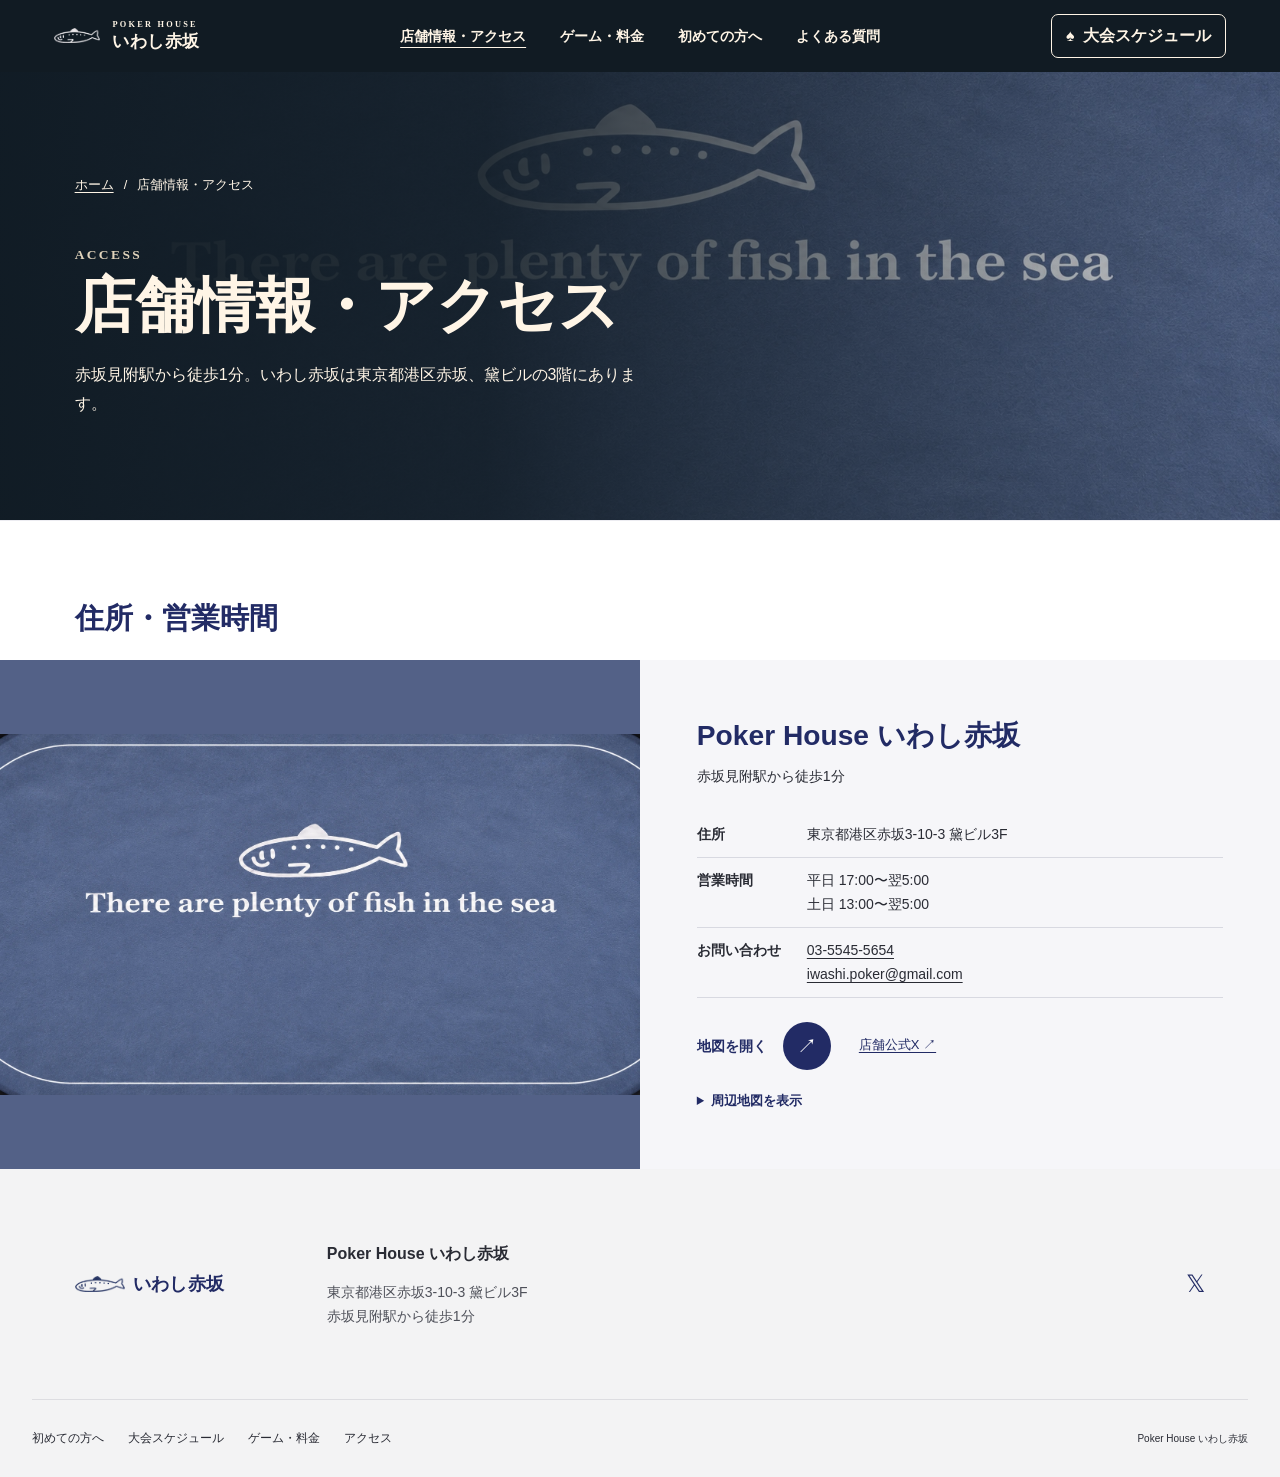
==== access.html @ d221fed9 "Add dedicated visitor and poker game pages" ====
<!doctype html>
<html lang="ja">
<head>
  <meta charset="utf-8">
  <meta name="viewport" content="width=device-width, initial-scale=1">
  <meta name="description" content="赤坂見附駅から徒歩1分。いわし赤坂は東京都港区赤坂、黛ビルの3階にあります。">
  <meta name="theme-color" content="#111b23">
  <title>店舗情報・アクセス｜Poker House いわし赤坂</title>
  <link rel="icon" href="assets/mark.png">
  <link rel="stylesheet" href="style.css?v=gradient-header">
  <link rel="stylesheet" href="details.css?v=1">

  <script src="site.js?v=detail-pages" defer></script>
</head>
<body class="detail-page">
  <a class="skip" href="#main">本文へ移動</a>
  <header class="masthead">
    <a href="./" class="small-brand" aria-label="いわし赤坂 トップ"><img src="assets/fish-print.png" width="445" height="143" alt=""><span class="masthead-wordmark"><small lang="en">POKER HOUSE</small><span>いわし赤坂</span></span></a>
    <nav class="top-links" aria-label="ヘッダーナビゲーション">
      <a href="access.html" aria-current="page">店舗情報・アクセス</a>
      <a href="games.html">ゲーム・料金</a>
      <a href="beginner.html">初めての方へ</a>
      <a href="faq.html">よくある質問</a>
    </nav>
    <a class="header-schedule" href="tournaments.html" aria-label="大会スケジュール">
      <span aria-hidden="true">♠</span><span class="schedule-full">大会スケジュール</span><span class="schedule-short">大会</span>
    </a>
    <button class="menu-toggle" aria-expanded="false" aria-controls="mobile-menu" aria-label="メニューを開く"><span></span><span></span><span></span></button>
    <nav id="mobile-menu" class="mobile-menu" aria-label="メインメニュー" hidden>
      <a class="menu-item" href="access.html" aria-current="page"><span lang="en">POKER ROOM</span><small>店舗情報・アクセス</small></a>
      <a class="menu-item" href="games.html"><span lang="en">GAMES</span><small>ゲーム・料金</small></a>
      <a class="menu-item" href="beginner.html"><span lang="en">FIRST VISIT</span><small>初めての方へ</small></a>
      <a class="menu-item" href="faq.html"><span lang="en">FAQ</span><small>よくある質問</small></a>
      <a class="primary-link" href="tournaments.html">大会スケジュール</a>
    </nav>
  </header>

  <main id="main" tabindex="-1">
    <section class="detail-hero" aria-labelledby="page-title">
      <img src="assets/blue-poker-table.webp" alt="" fetchpriority="high">
      <div class="shell detail-heading">
        <nav class="breadcrumbs" aria-label="現在の位置"><a href="./">ホーム</a><span aria-hidden="true">/</span><span aria-current="page">店舗情報・アクセス</span></nav>
        <p class="detail-english" lang="en">ACCESS</p>
        <h1 id="page-title">店舗情報・アクセス</h1>
        <p class="detail-lead">赤坂見附駅から徒歩1分。いわし赤坂は東京都港区赤坂、黛ビルの3階にあります。</p>

      </div>
    </section>
    <section class="room-section" id="visit" aria-labelledby="room-title">
      <div class="shell room-heading"><h2 id="room-title">住所・営業時間</h2></div>
      <div class="room-layout">
        <div class="room-visual"><img src="assets/blue-poker-table.webp" width="1672" height="941" loading="lazy" alt="白いいわしと英文が印刷された青いポーカーテーブル"></div>
        <div class="room-info">
          <h3>Poker House いわし赤坂</h3><p>赤坂見附駅から徒歩1分</p>
          <dl>
            <div><dt>住所</dt><dd>東京都港区赤坂3-10-3 黛ビル3F</dd></div>
            <div><dt>営業時間</dt><dd>平日 17:00〜翌5:00<br>土日 13:00〜翌5:00</dd></div>
            <div><dt>お問い合わせ</dt><dd><a href="tel:+81355455654">03-5545-5654</a><br><a href="mailto:iwashi.poker@gmail.com">iwashi.poker@gmail.com</a></dd></div>
          </dl>
          <div class="room-actions"><a class="round-link" href="https://www.google.com/maps/search/?api=1&amp;query=東京都港区赤坂3-10-3+黛ビル">地図を開く<span class="circle-arrow" aria-hidden="true">↗</span></a><a href="https://x.com/iwashi_poker">店舗公式X ↗</a></div>
          <details class="room-map"><summary>周辺地図を表示</summary><iframe loading="lazy" title="赤坂見附駅近く、黛ビルの地図" src="https://maps.google.com/maps?q=東京都港区赤坂3-10-3黛ビル&amp;z=17&amp;output=embed" referrerpolicy="no-referrer-when-downgrade"></iframe></details>
        </div>
      </div>
    </section>


  </main>
  <footer class="footer">
    <div class="shell foot-main">
      <a href="./" class="small-brand" aria-label="いわし赤坂 トップ"><img src="assets/fish-print.png" width="445" height="143" alt=""><span>いわし赤坂</span></a>
      <div><strong>Poker House いわし赤坂</strong><p>東京都港区赤坂3-10-3 黛ビル3F<br>赤坂見附駅から徒歩1分</p></div>
      <a href="https://x.com/iwashi_poker" class="social-link" aria-label="いわし赤坂 公式X">𝕏</a>
    </div>
    <div class="foot-bottom"><nav aria-label="フッターナビゲーション"><a href="beginner.html">初めての方へ</a><a href="tournaments.html">大会スケジュール</a><a href="games.html">ゲーム・料金</a><a href="access.html">アクセス</a></nav><small>Poker House いわし赤坂</small></div>
  </footer>
</body>
</html>
---- style.css ----
:root {
  --masthead-height: 72px;
  --accent: #222b65;
  --ink: #292b34;
  --shell: 1272px;
  --gutter: clamp(24px, 5.83vw, 84px);
  --display: Copperplate, "Copperplate Gothic Bold", Georgia, serif;
  font-family: "Hiragino Kaku Gothic ProN", "Hiragino Sans", "Yu Gothic", Meiryo, sans-serif;
  color: var(--ink);
  background: #fff;
  scroll-padding-top: calc(var(--masthead-height) + 12px);
}
*, *::before, *::after { box-sizing: border-box; }
body, h1, h2, h3, h4, p, dl, dd, ol, ul, figure { margin: 0; }
body { line-height: 1.75; }
img { display: block; max-width: 100%; }
a { color: inherit; text-underline-offset: .23em; }
button { font: inherit; color: inherit; cursor: pointer; }
:focus-visible { outline: 3px solid #3685b5; outline-offset: 4px; }
.shell { width: min(var(--shell), calc(100% - 2 * var(--gutter))); margin-inline: auto; }
.english-title { font: 700 clamp(40px, 4.45vw, 64px)/1 var(--display); color: var(--accent); letter-spacing: -.035em; }
.jp-label { color: #5f6068; font-size: 14px; margin-top: 8px; line-height: 1.5; }
.round-link { display: inline-flex; align-items: center; gap: 16px; color: var(--accent); text-decoration: none; font-size: 14px; font-weight: 700; }
.circle-arrow { display: inline-grid; place-items: center; border-radius: 50%; width: 48px; height: 48px; background: var(--accent); color: #fff; line-height: 1; font: 400 20px/1 Arial, sans-serif; }
.round-link:hover .circle-arrow { background: #405694; }
@media(max-width: 767px) {
  :root { --gutter: 24px; }
  .english-title { font-size: 40px; line-height: 1.2; }
  .jp-label { font-size: 13px; }
  .circle-arrow { width: 36px; height: 36px; }
}

/* Header and full-screen opening */
.skip { position: fixed; z-index: 50; inset: 8px auto auto 8px; padding: 8px 16px; background: #fff; transform: translateY(-160%); }
.skip:focus { transform: none; }
.masthead {
  position: sticky;
  z-index: 20;
  top: 0;
  isolation: isolate;
  display: grid;
  grid-template-columns: 1fr auto 1fr;
  align-items: center;
  height: var(--masthead-height);
  margin-bottom: calc(-1 * var(--masthead-height));
  padding-inline: clamp(28px, 4.2vw, 84px);
  color: #fff5e6;
  background: #111b23;
  transition: background-color .25s ease;
}
.masthead::before {
  content: "";
  position: absolute;
  z-index: -1;
  inset: 0 0 auto;
  height: calc(var(--masthead-height) + clamp(36px, 5vw, 84px));
  background: linear-gradient(to bottom, #0d171ff7 0%, #111b23db 33%, #10192072 65%, #10192000 100%);
  opacity: 0;
  pointer-events: none;
  transition: opacity .25s ease;
}
.masthead.over-hero { background: transparent; }
.masthead.over-hero::before { opacity: 1; }
body.menu-open .masthead { background: #111b23; }
body.menu-open .masthead::before { opacity: 0; }
.small-brand { display: inline-flex; align-items: center; gap: 8px; color: var(--accent); font-size: 18px; font-weight: 800; letter-spacing: .02em; text-decoration: none; }
.small-brand img { width: 50px; height: auto; filter: brightness(0) saturate(100%) invert(15%) sepia(25%) saturate(2460%) hue-rotate(198deg); }
.masthead > .small-brand { justify-self: start; gap: 12px; color: inherit; white-space: nowrap; }
.masthead > .small-brand img { width: clamp(42px, 3.65vw, 75px); filter: none; }
.masthead-wordmark { display: grid; gap: 2px; font: 700 clamp(17px,1.35vw,26px)/1.25 "Hiragino Mincho ProN", "Yu Mincho", serif; }
.masthead-wordmark small { font: 600 clamp(8px,.65vw,13px)/1.1 Georgia, serif; letter-spacing: .27em; }
.top-links { display: flex; align-items: center; gap: clamp(22px, 2.65vw, 56px); }
.top-links a { min-height: 44px; align-content: center; text-decoration: none; font-size: clamp(14px, 1.04vw, 21px); font-weight: 700; white-space: nowrap; }
.top-links a:hover, .menu-item:hover small { text-decoration: underline; }
.header-schedule { justify-self: end; display: inline-flex; align-items: center; gap: .55em; min-height: 44px; padding: 5px 14px; border: 1px solid currentColor; border-radius: 7px; text-decoration: none; font-weight: 700; white-space: nowrap; }
.header-schedule:hover { background: #ffffff24; }
.primary-link { display: inline-grid; place-items: center; border-radius: 8px; min-height: 48px; padding: 8px 29px; color: #fff; background: var(--accent); text-decoration: none; font-weight: 700; }
.primary-link:hover { background: #36498d; }
.menu-toggle, .mobile-menu, .schedule-short { display: none; }
.hero { position: relative; isolation: isolate; display: grid; height: 100vh; height: 100svh; min-height: 540px; background: #192934; color: white; }
.hero-screen, .hero-still, .hero-film { position: absolute; inset: 0; width: 100%; height: 100%; }
.hero-screen { overflow: hidden; z-index: -1; }
.hero-screen img, .hero-screen video { object-fit: cover; object-position: 50% 52%; }
.hero-screen::after { content: ""; position: absolute; inset: 0; background: linear-gradient(180deg, #0c12211a, #12172b0d 40%, #0e12221a); }
.hero-film { opacity: 0; }
.hero-film.is-playing { opacity: 1; }
.hero-stage { display: grid; place-items: center; position: relative; min-width: 0; }
.hero-brand { display: flex; align-items: center; justify-content: center; width: min(453px, 77%); gap: 5%; line-height: 1; color: #fff; filter: drop-shadow(0 2px 6px #08132255); }
.hero-fish { width: 32%; height: auto; transform: rotate(-6deg); }
.hero-wordmark { display: grid; align-items: center; gap: 6px; flex: 1; }
.logo-en { font: 600 clamp(11px, .91vw, 14px)/1.1 Arial, sans-serif; letter-spacing: .29em; padding-left: 4px; }
.logo-ja { display: flex; align-items: center; gap: 10px; }
.logo-ja img { width: 67%; height: auto; }
.logo-ja span { font-family: "Hiragino Mincho ProN", "Yu Mincho", serif; font-size: clamp(25px, 2.3vw, 34px); white-space: nowrap; }
.scroll-hint { position: absolute; right: 35px; bottom: 40px; display: flex; align-items: center; flex-direction: column; gap: 12px; padding-inline: 6px; color: #fff; text-decoration: none; }
.scroll-hint span { writing-mode: vertical-rl; font: 600 12px/1 Arial, sans-serif; }
.scroll-hint i { display: block; position: relative; width: 1px; height: clamp(76px,18vh,160px); background: #ffffffc4; }
.scroll-hint i::after { content: ""; position: absolute; bottom: 1px; left: 0; width: 10px; height: 1px; background: #fff; transform: rotate(-46deg); transform-origin: left; }
.film-utility { position: absolute; bottom: 12px; left: 16px; display: flex; align-items: center; gap: 7px; }
.film-utility small { font-size: 10px; color: white; text-shadow: 0 1px 3px #000; }
.film-control { display: grid; place-items: center; padding: 0; width: 34px; height: 34px; border: 1px solid #ffffff82; border-radius: 50%; color: white; background: #13162057; font: 600 14px/1 Arial,sans-serif; }
.film-control[hidden] { display: none; }
.room-map { margin-top: 20px; font-size: 13px; color: var(--accent); }
.room-map summary { cursor: pointer; font-weight: 600; }
.room-map iframe { display: block; width: 100%; height: 240px; margin-top: 12px; border: 0; }
.menu-item { display: grid; justify-items: start; gap: 8px; color: inherit; text-decoration: none; }
.menu-item span { font: 750 clamp(16px,1.39vw,20px)/1 Arial, sans-serif; letter-spacing: -.025em; }
.menu-item small { font-size: 12px; font-weight: 600; line-height: 1.2; }
#main:focus { outline: none; }

/* First visit */
.first-visit { overflow: hidden; }
.first-layout { display: grid; grid-template-columns: 1fr 1fr; gap: clamp(32px,4.45vw,64px); min-height: 560px; align-items: center; }
.first-copy { padding-block: 60px; }
.first-copy h2 { color: var(--accent); font-weight: 700; font-size: clamp(30px,3.34vw,48px); line-height: 1.5; letter-spacing: .005em; }
.first-copy p { margin-top: clamp(24px,3.33vw,48px); line-height: 2; }
.photo-stack { position: relative; isolation: isolate; align-self: end; height: 440px; }
.photo-stack::before, .photo-stack::after { content: ""; position: absolute; inset: -20px 40px auto; z-index: -2; height: 100px; border-radius: 32px 32px 0 0; background: center 65% / cover url("assets/blue-poker-table.webp"); box-shadow: 0 -5px 25px #17172212; }
.photo-stack::after { inset: -10px 20px auto; z-index: -1; background-image: url("assets/poker-table.jpg"); }
.guide-card { display: block; position: relative; overflow: hidden; height: calc(100% + 24px); border-radius: 32px 32px 0 0; color: #fff; box-shadow: 0 3px 35px #191f3321; }
.guide-card img { width: 100%; height: 100%; object-fit: cover; transition: transform .45s ease; }
.guide-card:hover img { transform: scale(1.035); }
.card-caption { position: absolute; inset: auto 0 0; display: flex; gap: 8px; align-items: center; justify-content: space-between; padding: 80px 24px 48px; background: linear-gradient(transparent,#101423bc); }
.card-caption strong { font-size: clamp(19px,1.94vw,28px); line-height: 1.4; }
.card-caption .circle-arrow { width: 64px; height: 64px; flex-shrink: 0; background: #ffffff36; backdrop-filter: blur(10px); }

/* Room, visit questions and footer */
.room-section { border-top: 1px solid #ececf1; }
.room-heading { padding-block: clamp(72px,8.33vw,120px) 40px; }
.room-layout { display: grid; grid-template-columns: 1fr 1fr; }
.room-visual { background: #536187; display: grid; align-items: center; overflow: hidden; }
.room-visual img { width: 100%; height: auto; }
.room-info { padding: clamp(32px,4.44vw,64px); background: #f6f6f9; }
.room-info h3 { color: var(--accent); font-size: clamp(21px,2.2vw,32px); line-height: 1.4; }
.room-info > p { margin-top: 8px; font-size: 14px; }
.room-info dl { margin-block: 24px; }
.room-info dl div { display: grid; grid-template-columns: 7em 1fr; gap: 12px; padding: 10px 0; border-bottom: 1px solid #d8d9e1; font-size: 14px; }
.room-info dt { font-weight: 700; }
.room-info dd { overflow-wrap: anywhere; }
.room-actions { display: flex; align-items: center; gap: 28px; }
.room-actions > a:last-child { color: var(--accent); font-size: 13px; }
.visitor-guide { padding-block: clamp(72px,8.33vw,120px); }
.guide-layout { display: grid; grid-template-columns: 1fr 1.6fr; gap: 6%; }
.questions details { border-bottom: 1px solid #dadbe3; }
.questions details:first-child { border-top: 1px solid #dadbe3; }
.questions summary { display: flex; justify-content: space-between; align-items: baseline; gap: 16px; color: var(--accent); font-weight: 700; padding: 20px 0; cursor: pointer; list-style: none; }
.questions summary::-webkit-details-marker { display: none; }
.questions summary::after { content: "+"; font: 400 21px/1 Arial, sans-serif; }
.questions details[open] summary::after { content: "−"; }
.questions p { padding: 0 22px 20px 0; line-height: 2; font-size: 15px; }
.footer { background: #f3f3f4; }
.foot-main { display: flex; gap: clamp(35px,8vw,120px); align-items: center; min-height: 230px; }
.foot-main p { color: #4e5059; font-size: 14px; margin-top: 12px; }
.social-link { margin-left: auto; font: 24px/1 Arial,sans-serif; text-decoration: none; color: var(--accent); }
.foot-bottom { display: flex; gap: 20px; justify-content: space-between; align-items: center; margin-inline: 32px; padding-block: 28px; border-top: 1px solid #dddde1; font-size: 12px; }
.foot-bottom nav { display: flex; gap: 24px; flex-wrap: wrap; }
.foot-bottom a { text-decoration: none; }
.foot-bottom a:hover { text-decoration: underline; }

@media(max-width: 1024px) {
  :root { --masthead-height: 56px; }
  .masthead { grid-template-columns: 1fr auto auto; padding-inline: 16px 4px; gap: 8px; }
  .small-brand { gap: 6px; font-size: 16px; }
  .small-brand img { width: 40px; }
  .top-links { display: none; }
  .schedule-full { display: none; }
  .schedule-short { display: inline; }
  .header-schedule { min-height: 40px; padding-inline: 10px; font-size: 13px; }
  .menu-toggle { display: grid; place-content: center; gap: 4px; width: 48px; height: 48px; padding: 0; border: 0; background: transparent; }
  .menu-toggle span { display: block; width: 20px; height: 2px; background: currentColor; transition: transform .2s, opacity .2s; }
  .menu-toggle[aria-expanded="true"] span:first-child { transform: translateY(6px) rotate(45deg); }
  .menu-toggle[aria-expanded="true"] span:nth-child(2) { opacity: 0; }
  .menu-toggle[aria-expanded="true"] span:last-child { transform: translateY(-6px) rotate(-45deg); }
  .mobile-menu:not([hidden]) { display: flex; flex-direction: column; align-items: flex-start; gap: 36px; position: fixed; inset: var(--masthead-height) 0 0; padding: clamp(28px,7.5vh,64px) 48px; background: #fff; color: var(--accent); overflow: auto; overscroll-behavior: contain; }
  .mobile-menu .menu-item span { font-size: 24px; }
  .mobile-menu .primary-link { margin-top: 4px; }
  body.menu-open { overflow: hidden; }
  .hero { min-height: 370px; }
  .hero-screen img, .hero-screen video { object-position: 52% 50%; }
  .hero-brand { width: min(320px,74%); }
  .logo-ja span { font-size: 24px; }
  .logo-en { font-size: 10px; }
  .scroll-hint { right: 16px; bottom: 36px; }
  .scroll-hint i { height: 120px; }
  .film-utility { left: 12px; bottom: 12px; }
}
@media(max-width: 767px) {
  .hero-brand { width: min(280px,82%); }
  .logo-ja { gap: 5px; }
  .logo-ja span { font-size: 21px; }
  .hero-wordmark { gap: 5px; }
  .first-layout, .room-layout, .guide-layout { grid-template-columns: 1fr; }
  .first-layout { padding-block: 80px 64px; gap: 32px; min-height: 0; }
  .first-copy { padding: 0; }
  .first-copy h2 { font-size: clamp(26px,8.2vw,32px); }
  .first-copy p { margin-top: 32px; }
  .photo-stack { height: auto; }
  .photo-stack::before, .photo-stack::after { display: none; }
  .guide-card { aspect-ratio: 1.6; height: auto; border-radius: 16px; }
  .card-caption { padding: 48px 20px 24px; }
  .card-caption strong { font-size: clamp(16px,4.7vw,20px); }
  .card-caption .circle-arrow { width: 40px; height: 40px; }
  .room-info { padding: 32px 24px 40px; }
  .room-info dl div { grid-template-columns: 5.5em 1fr; }
  .guide-layout { gap: 32px; }
  .foot-main { padding-block: 48px; flex-wrap: wrap; row-gap: 24px; }
  .foot-main > .small-brand { flex-basis: 100%; }
  .foot-bottom { flex-wrap: wrap; margin-inline: 24px; }
  .foot-bottom nav { gap: 12px 20px; }
}
@media (prefers-reduced-motion: reduce) {
  *, *::before, *::after { scroll-behavior: auto !important; transition-duration: 0s !important; animation-duration: 0s !important; }
}
---- details.css ----
.detail-page {
  --detail-paper: #f8f7f2;
  --detail-line: #dcddd9;
  --detail-dark: #111b23;
}
.detail-page .masthead { margin-bottom: 0; }
.detail-page .masthead [aria-current="page"] { text-decoration: underline; text-underline-offset: .4em; }
.detail-hero {
  isolation: isolate;
  position: relative;
  display: grid;
  align-content: center;
  min-height: clamp(330px, 35vw, 450px);
  overflow: hidden;
  color: #fff5e6;
  background: var(--detail-dark);
}
.detail-hero > img, .detail-hero::after { position: absolute; inset: 0; width: 100%; height: 100%; }
.detail-hero > img { z-index: -2; object-fit: cover; object-position: center 54%; }
.detail-hero::after { content: ""; z-index: -1; background: linear-gradient(90deg, #101b24fc 0%, #101b24e6 38%, #101b242c 100%); }
.detail-heading { padding-block: clamp(30px, 5vw, 68px); }
.breadcrumbs { display: flex; flex-wrap: wrap; align-items: baseline; gap: 6px 10px; font-size: .8rem; }
.detail-english { margin-top: clamp(26px, 4vw, 50px); color: #e1d4bc; font: 700 .84rem/1.3 Georgia, serif; letter-spacing: .18em; }
.detail-heading h1 { margin-top: 8px; font: 700 clamp(2rem, 4.65vw, 4.25rem)/1.2 "Hiragino Mincho ProN", "Yu Mincho", serif; text-wrap: balance; }
.detail-lead { max-width: 36rem; margin-top: 18px; line-height: 1.8; }
.detail-action { display: inline-flex; align-items: center; gap: 14px; background: #f5ebd6; color: #172330; border-radius: 6px; margin-top: 20px; padding: 9px 16px; font-weight: 700; text-decoration: none; }
.detail-action:hover { background: white; }
.detail-block { padding-block: clamp(42px, 6.2vw, 90px); }
.detail-page h2 { font-size: clamp(1.35rem, 2.3vw, 2.1rem); color: var(--accent); line-height: 1.35; }
.detail-grid, .detail-split, .detail-steps { display: grid; gap: clamp(20px, 4vw, 48px); }
.detail-grid { grid-template-columns: repeat(2, minmax(0, 1fr)); margin-top: 24px; }
.detail-card { display: grid; grid-template-rows: auto 1fr; border: 1px solid var(--detail-line); border-radius: 12px; overflow: hidden; color: inherit; text-decoration: none; background: var(--detail-paper); }
.detail-card > img { width: 100%; height: auto; aspect-ratio: 2 / 1; object-fit: cover; }
.detail-card > div { display: flex; flex-direction: column; align-items: start; gap: 8px; padding: clamp(18px, 3vw, 34px); }
.detail-card h3 { font-size: clamp(1.2rem, 2vw, 1.65rem); line-height: 1.3; color: var(--accent); }
.detail-label { font: 700 .8rem/1.2 Georgia, serif; letter-spacing: .12em; color: #555871; }
.detail-card-link { display: flex; align-items: center; gap: 12px; margin-top: auto; padding-top: 10px; color: var(--accent); font-weight: 700; }
.detail-card:hover .detail-card-link { text-decoration: underline; }
.detail-callout { display: flex; flex-wrap: wrap; align-items: center; justify-content: space-between; gap: 12px; margin-top: clamp(30px, 5vw, 66px); border-top: 1px solid var(--detail-line); padding-top: 22px; }
.detail-split { grid-template-columns: minmax(0, 1.65fr) minmax(0, 1fr); align-items: start; }
.detail-aside { display: grid; justify-items: start; gap: 14px; background: var(--detail-paper); border-top: 3px solid var(--accent); padding: clamp(20px, 3vw, 34px); }
.detail-aside h2 { font-size: clamp(1.15rem, 2vw, 1.5rem); }
.detail-copy { max-width: 46rem; margin-top: 14px; }
.detail-source { font-size: .875rem; margin-top: 16px; color: var(--accent); }
.detail-table { width: 100%; margin-top: 20px; border-collapse: collapse; font-size: clamp(.78rem, 1.4vw, 1rem); }
.detail-table caption { text-align: left; margin-bottom: 4px; font-size: .85rem; }
.detail-table th, .detail-table td { padding: 10px 8px; border-bottom: 1px solid var(--detail-line); text-align: left; }
.detail-table thead { background: var(--detail-paper); }
.detail-steps { grid-template-columns: repeat(3,minmax(0,1fr)); list-style: none; padding: 0; margin-top: 28px; counter-reset: visit-step; }
.detail-steps li { border-top: 1px solid var(--detail-line); padding-top: 15px; counter-increment: visit-step; }
.detail-steps li::before { content: counter(visit-step, decimal-leading-zero); color: var(--accent); font: 700 1.45rem/1 Georgia, serif; }
.detail-steps h3 { font-size: 1.1rem; margin-block: 6px; }
.beginner-rules { border-top: 1px solid var(--detail-line); }
.detail-terms { margin-top: 16px; }
.detail-terms > div { display: grid; grid-template-columns: minmax(6em, .4fr) minmax(0, 1fr); gap: 8px; padding: 10px 0; border-bottom: 1px solid var(--detail-line); }
.detail-terms dt { font-weight: 700; }
.detail-page .tournaments { padding-block: clamp(44px, 6vw, 80px); }
.detail-page .room-heading { padding-block: clamp(44px, 6vw, 80px) 22px; }
@media (max-width: 767px) {
  .detail-hero::after { background: linear-gradient(90deg, #101b24ef 0%, #101b24a6 100%); }
  .detail-heading { padding-block: 38px; }
  .detail-hero { min-height: 280px; }
  .detail-grid, .detail-split, .detail-steps { grid-template-columns: 1fr; }
}
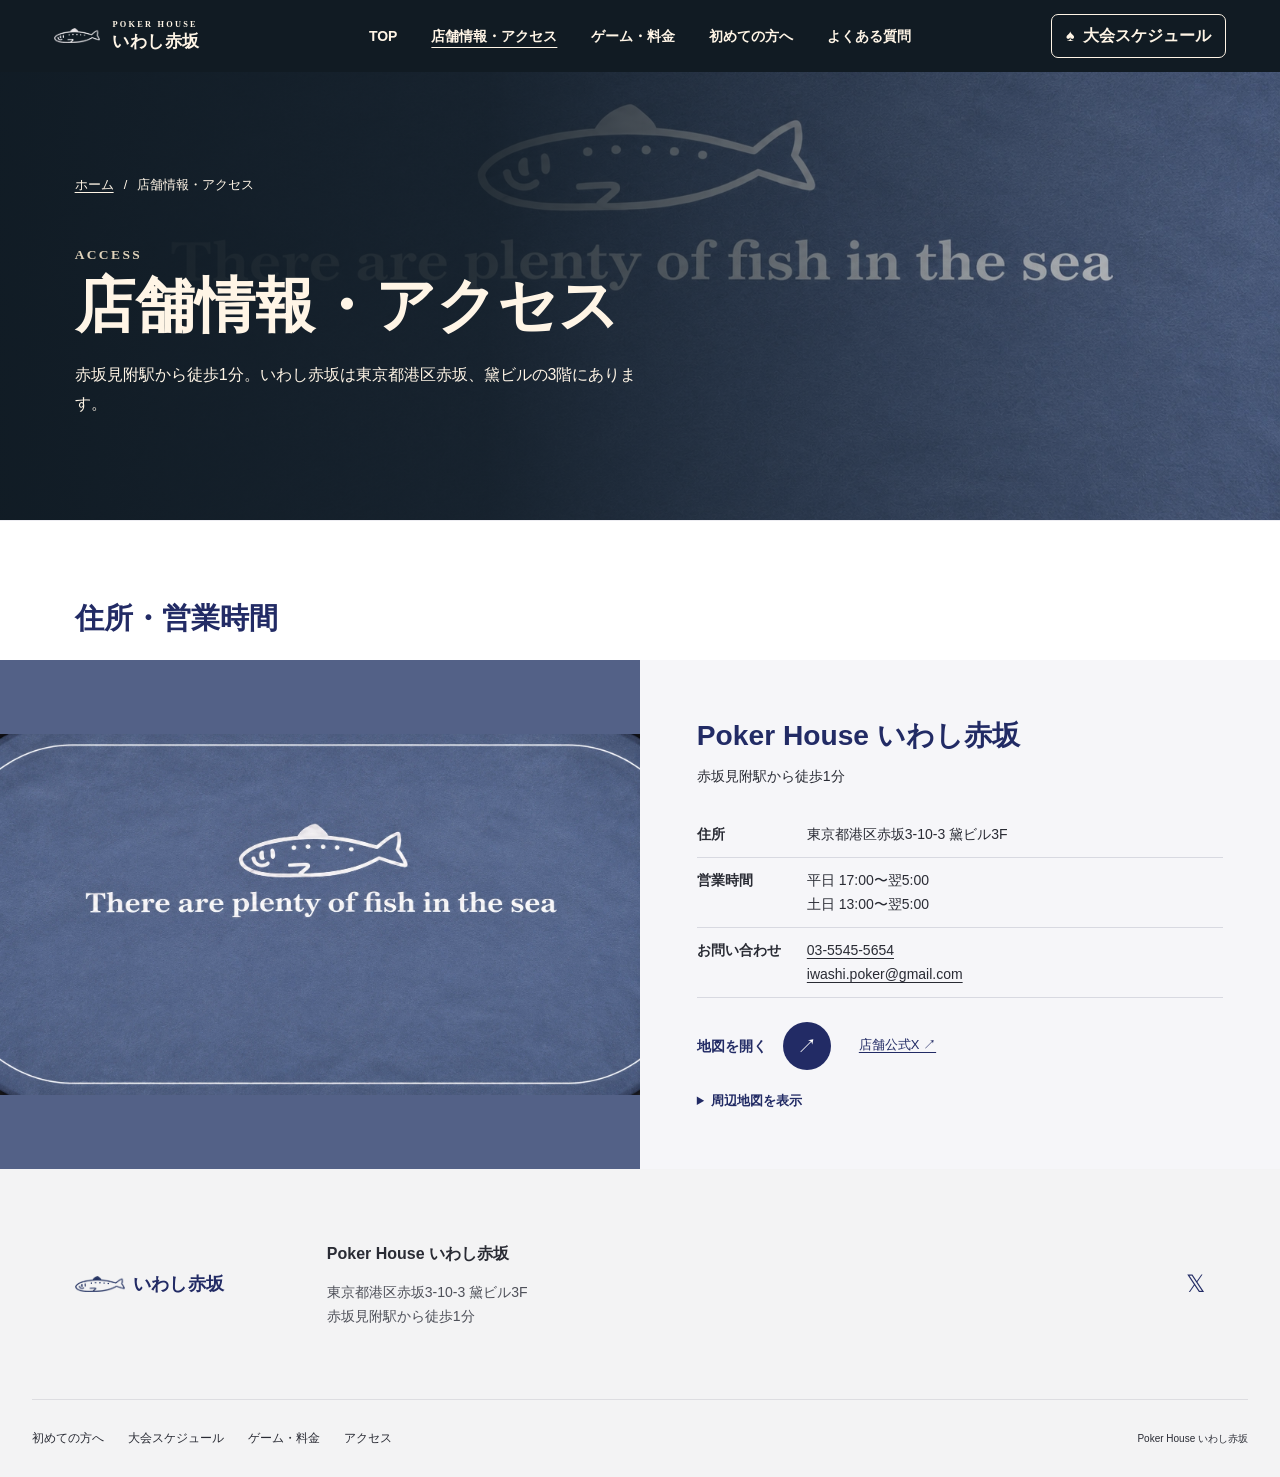
==== commit a6ca42cd: "Add TOP to the primary navigation" ====
--- a/access.html
+++ b/access.html
@@ -17,6 +17,7 @@
   <header class="masthead">
     <a href="./" class="small-brand" aria-label="いわし赤坂 トップ"><img src="assets/fish-print.png" width="445" height="143" alt=""><span class="masthead-wordmark"><small lang="en">POKER HOUSE</small><span>いわし赤坂</span></span></a>
     <nav class="top-links" aria-label="ヘッダーナビゲーション">
+      <a href="./" lang="en">TOP</a>
       <a href="access.html" aria-current="page">店舗情報・アクセス</a>
       <a href="games.html">ゲーム・料金</a>
       <a href="beginner.html">初めての方へ</a>
@@ -27,6 +28,7 @@
     </a>
     <button class="menu-toggle" aria-expanded="false" aria-controls="mobile-menu" aria-label="メニューを開く"><span></span><span></span><span></span></button>
     <nav id="mobile-menu" class="mobile-menu" aria-label="メインメニュー" hidden>
+      <a class="menu-item" href="./"><span lang="en">TOP</span><small>トップページ</small></a>
       <a class="menu-item" href="access.html" aria-current="page"><span lang="en">POKER ROOM</span><small>店舗情報・アクセス</small></a>
       <a class="menu-item" href="games.html"><span lang="en">GAMES</span><small>ゲーム・料金</small></a>
       <a class="menu-item" href="beginner.html"><span lang="en">FIRST VISIT</span><small>初めての方へ</small></a>
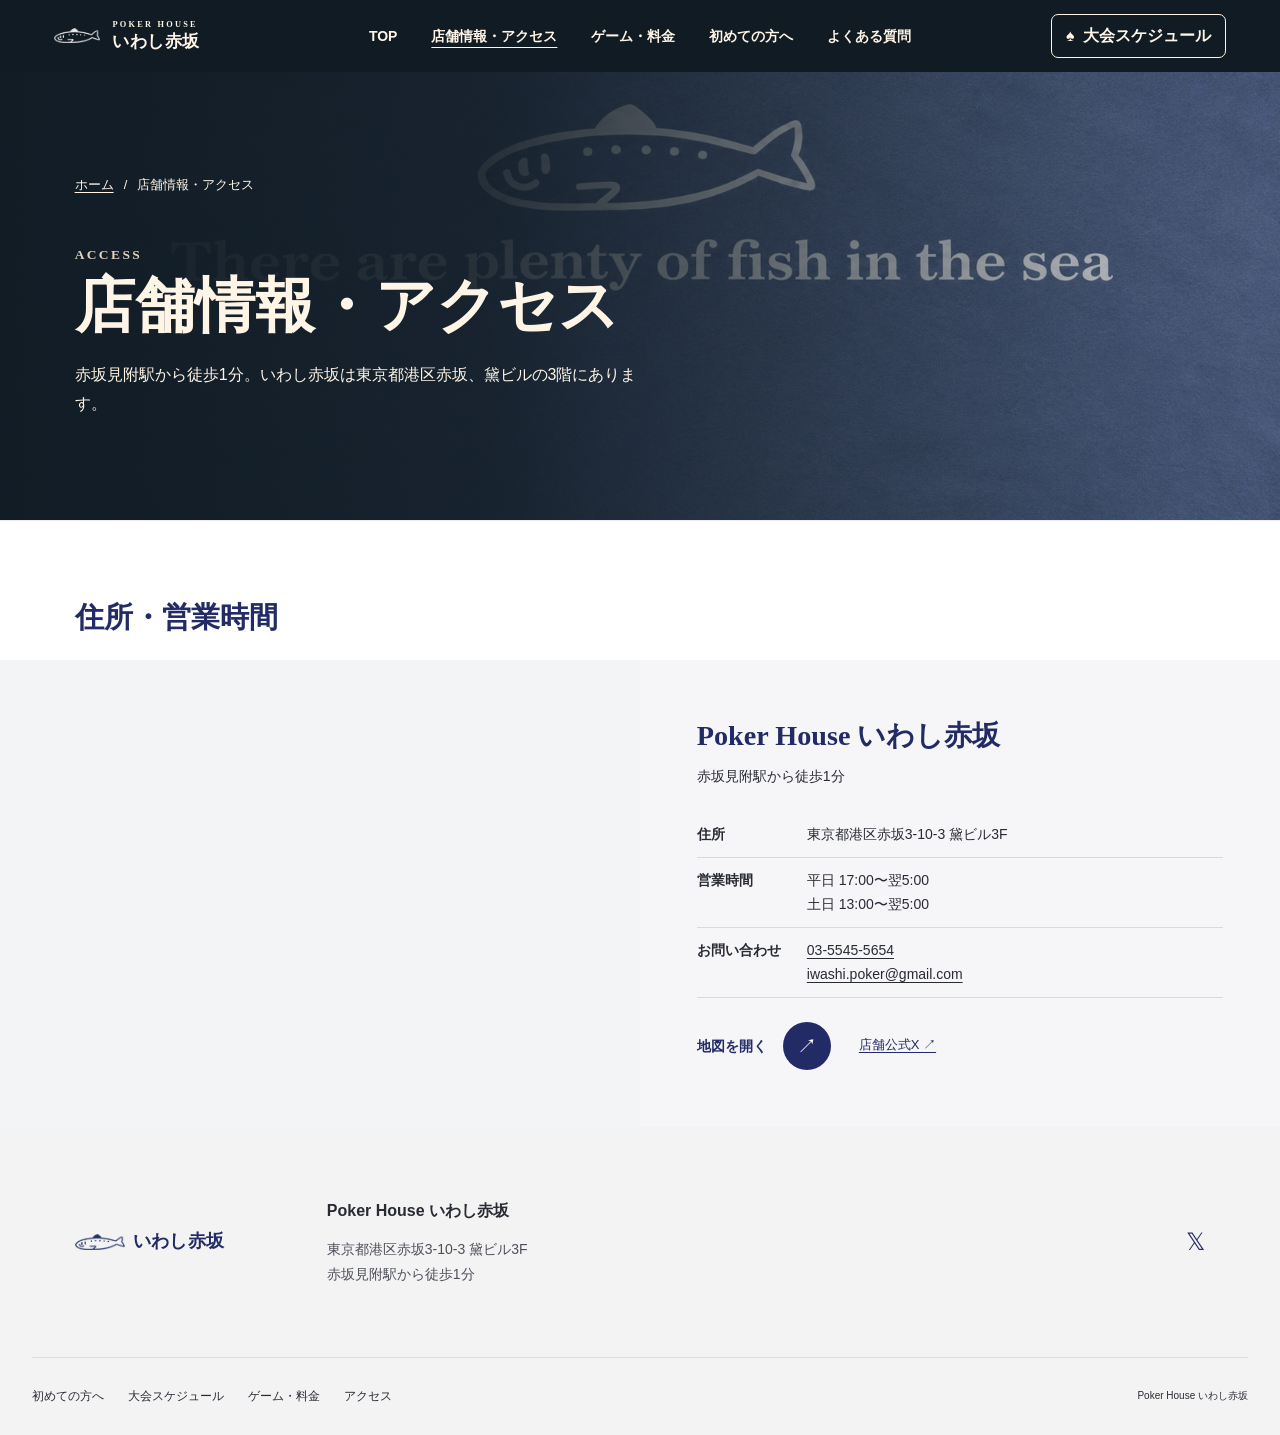
==== commit ed8a441a: "Update Iwashi Akasaka visitor guide" ====
--- a/access.html
+++ b/access.html
@@ -7,7 +7,7 @@
   <meta name="theme-color" content="#111b23">
   <title>店舗情報・アクセス｜Poker House いわし赤坂</title>
   <link rel="icon" href="assets/mark.png">
-  <link rel="stylesheet" href="style.css?v=gradient-header">
+  <link rel="stylesheet" href="style.css?v=room-map">
   <link rel="stylesheet" href="details.css?v=1">
 
   <script src="site.js?v=detail-pages" defer></script>
@@ -51,7 +51,9 @@
     <section class="room-section" id="visit" aria-labelledby="room-title">
       <div class="shell room-heading"><h2 id="room-title">住所・営業時間</h2></div>
       <div class="room-layout">
-        <div class="room-visual"><img src="assets/blue-poker-table.webp" width="1672" height="941" loading="lazy" alt="白いいわしと英文が印刷された青いポーカーテーブル"></div>
+        <div class="room-map-panel">
+          <iframe loading="lazy" title="Google マップで見る いわし赤坂の周辺地図" src="https://maps.google.com/maps?q=東京都港区赤坂3-10-3黛ビル&amp;z=17&amp;output=embed" referrerpolicy="no-referrer-when-downgrade" allowfullscreen></iframe>
+        </div>
         <div class="room-info">
           <h3>Poker House いわし赤坂</h3><p>赤坂見附駅から徒歩1分</p>
           <dl>
@@ -60,7 +62,6 @@
             <div><dt>お問い合わせ</dt><dd><a href="tel:+81355455654">03-5545-5654</a><br><a href="mailto:iwashi.poker@gmail.com">iwashi.poker@gmail.com</a></dd></div>
           </dl>
           <div class="room-actions"><a class="round-link" href="https://www.google.com/maps/search/?api=1&amp;query=東京都港区赤坂3-10-3+黛ビル">地図を開く<span class="circle-arrow" aria-hidden="true">↗</span></a><a href="https://x.com/iwashi_poker">店舗公式X ↗</a></div>
-          <details class="room-map"><summary>周辺地図を表示</summary><iframe loading="lazy" title="赤坂見附駅近く、黛ビルの地図" src="https://maps.google.com/maps?q=東京都港区赤坂3-10-3黛ビル&amp;z=17&amp;output=embed" referrerpolicy="no-referrer-when-downgrade"></iframe></details>
         </div>
       </div>
     </section>
--- a/style.css
+++ b/style.css
@@ -4,7 +4,7 @@
   --ink: #292b34;
   --shell: 1272px;
   --gutter: clamp(24px, 5.83vw, 84px);
-  --display: Copperplate, "Copperplate Gothic Bold", Georgia, serif;
+  --display: Copperplate, "Copperplate Gothic Bold", Georgia, "Hiragino Mincho ProN", "Yu Mincho", "Noto Serif CJK JP", "Noto Serif JP", serif;
   font-family: "Hiragino Kaku Gothic ProN", "Hiragino Sans", "Yu Gothic", Meiryo, sans-serif;
   color: var(--ink);
   background: #fff;
@@ -13,6 +13,7 @@
 *, *::before, *::after { box-sizing: border-box; }
 body, h1, h2, h3, h4, p, dl, dd, ol, ul, figure { margin: 0; }
 body { line-height: 1.75; }
+:where(h1, h2, h3, h4, h5, h6, .questions summary) { font-family: var(--display); }
 img { display: block; max-width: 100%; }
 a { color: inherit; text-underline-offset: .23em; }
 button { font: inherit; color: inherit; cursor: pointer; }
@@ -100,36 +101,59 @@
 .film-utility small { font-size: 10px; color: white; text-shadow: 0 1px 3px #000; }
 .film-control { display: grid; place-items: center; padding: 0; width: 34px; height: 34px; border: 1px solid #ffffff82; border-radius: 50%; color: white; background: #13162057; font: 600 14px/1 Arial,sans-serif; }
 .film-control[hidden] { display: none; }
-.room-map { margin-top: 20px; font-size: 13px; color: var(--accent); }
-.room-map summary { cursor: pointer; font-weight: 600; }
-.room-map iframe { display: block; width: 100%; height: 240px; margin-top: 12px; border: 0; }
 .menu-item { display: grid; justify-items: start; gap: 8px; color: inherit; text-decoration: none; }
 .menu-item span { font: 750 clamp(16px,1.39vw,20px)/1 Arial, sans-serif; letter-spacing: -.025em; }
 .menu-item small { font-size: 12px; font-weight: 600; line-height: 1.2; }
 #main:focus { outline: none; }
 
 /* First visit */
-.first-visit { overflow: hidden; }
-.first-layout { display: grid; grid-template-columns: 1fr 1fr; gap: clamp(32px,4.45vw,64px); min-height: 560px; align-items: center; }
-.first-copy { padding-block: 60px; }
-.first-copy h2 { color: var(--accent); font-weight: 700; font-size: clamp(30px,3.34vw,48px); line-height: 1.5; letter-spacing: .005em; }
-.first-copy p { margin-top: clamp(24px,3.33vw,48px); line-height: 2; }
-.photo-stack { position: relative; isolation: isolate; align-self: end; height: 440px; }
-.photo-stack::before, .photo-stack::after { content: ""; position: absolute; inset: -20px 40px auto; z-index: -2; height: 100px; border-radius: 32px 32px 0 0; background: center 65% / cover url("assets/blue-poker-table.webp"); box-shadow: 0 -5px 25px #17172212; }
-.photo-stack::after { inset: -10px 20px auto; z-index: -1; background-image: url("assets/poker-table.jpg"); }
-.guide-card { display: block; position: relative; overflow: hidden; height: calc(100% + 24px); border-radius: 32px 32px 0 0; color: #fff; box-shadow: 0 3px 35px #191f3321; }
-.guide-card img { width: 100%; height: 100%; object-fit: cover; transition: transform .45s ease; }
-.guide-card:hover img { transform: scale(1.035); }
-.card-caption { position: absolute; inset: auto 0 0; display: flex; gap: 8px; align-items: center; justify-content: space-between; padding: 80px 24px 48px; background: linear-gradient(transparent,#101423bc); }
-.card-caption strong { font-size: clamp(19px,1.94vw,28px); line-height: 1.4; }
-.card-caption .circle-arrow { width: 64px; height: 64px; flex-shrink: 0; background: #ffffff36; backdrop-filter: blur(10px); }
+.first-visit {
+  position: relative;
+  isolation: isolate;
+  display: grid;
+  align-content: center;
+  min-height: 560px;
+  padding-block: clamp(64px, 7vw, 104px);
+  background: #fff;
+}
+.first-visit-background {
+  position: absolute;
+  z-index: -2;
+  inset: 0 0 0 auto;
+  width: 72%;
+  height: 100%;
+  object-fit: cover;
+  object-position: 62% center;
+}
+.first-visit::before {
+  content: "";
+  position: absolute;
+  z-index: -1;
+  inset: 0;
+  pointer-events: none;
+  background: linear-gradient(90deg, #fff 30%, rgb(255 255 255 / 96%) 42%, rgb(255 255 255 / 82%) 51%, rgb(255 255 255 / 26%) 63%, transparent 74%);
+}
+.first-copy { max-width: min(32rem, 49%); }
+.first-copy p { margin-top: 20px; line-height: 1.9; }
+.first-copy .first-tagline { margin-top: 14px; color: var(--accent); font-size: clamp(17px, 1.55vw, 22px); font-weight: 700; line-height: 1.6; }
+.first-copy .round-link { margin-top: 26px; min-height: 44px; }
 
 /* Room, visit questions and footer */
 .room-section { border-top: 1px solid #ececf1; }
 .room-heading { padding-block: clamp(72px,8.33vw,120px) 40px; }
 .room-layout { display: grid; grid-template-columns: 1fr 1fr; }
-.room-visual { background: #536187; display: grid; align-items: center; overflow: hidden; }
-.room-visual img { width: 100%; height: auto; }
+.room-map-panel {
+  position: relative;
+  min-height: clamp(320px, 36vw, 500px);
+  background: #f3f4f6;
+}
+.room-map-panel iframe {
+  position: absolute;
+  inset: 0;
+  width: 100%;
+  height: 100%;
+  border: 0;
+}
 .room-info { padding: clamp(32px,4.44vw,64px); background: #f6f6f9; }
 .room-info h3 { color: var(--accent); font-size: clamp(21px,2.2vw,32px); line-height: 1.4; }
 .room-info > p { margin-top: 8px; font-size: 14px; }
@@ -189,17 +213,11 @@
   .logo-ja { gap: 5px; }
   .logo-ja span { font-size: 21px; }
   .hero-wordmark { gap: 5px; }
-  .first-layout, .room-layout, .guide-layout { grid-template-columns: 1fr; }
-  .first-layout { padding-block: 80px 64px; gap: 32px; min-height: 0; }
-  .first-copy { padding: 0; }
-  .first-copy h2 { font-size: clamp(26px,8.2vw,32px); }
-  .first-copy p { margin-top: 32px; }
-  .photo-stack { height: auto; }
-  .photo-stack::before, .photo-stack::after { display: none; }
-  .guide-card { aspect-ratio: 1.6; height: auto; border-radius: 16px; }
-  .card-caption { padding: 48px 20px 24px; }
-  .card-caption strong { font-size: clamp(16px,4.7vw,20px); }
-  .card-caption .circle-arrow { width: 40px; height: 40px; }
+  .room-layout, .guide-layout { grid-template-columns: 1fr; }
+  .first-visit { --photo-height: clamp(254px, 55vw, 390px); min-height: 0; padding-block: 64px calc(var(--photo-height) - 26px); }
+  .first-visit-background, .first-visit::before { inset: auto 0 0; width: 100%; height: var(--photo-height); }
+  .first-visit::before { background: linear-gradient(#fff, rgb(255 255 255 / 80%) 12%, rgb(255 255 255 / 24%) 30%, transparent 49%); }
+  .first-copy { max-width: 32rem; }
   .room-info { padding: 32px 24px 40px; }
   .room-info dl div { grid-template-columns: 5.5em 1fr; }
   .guide-layout { gap: 32px; }
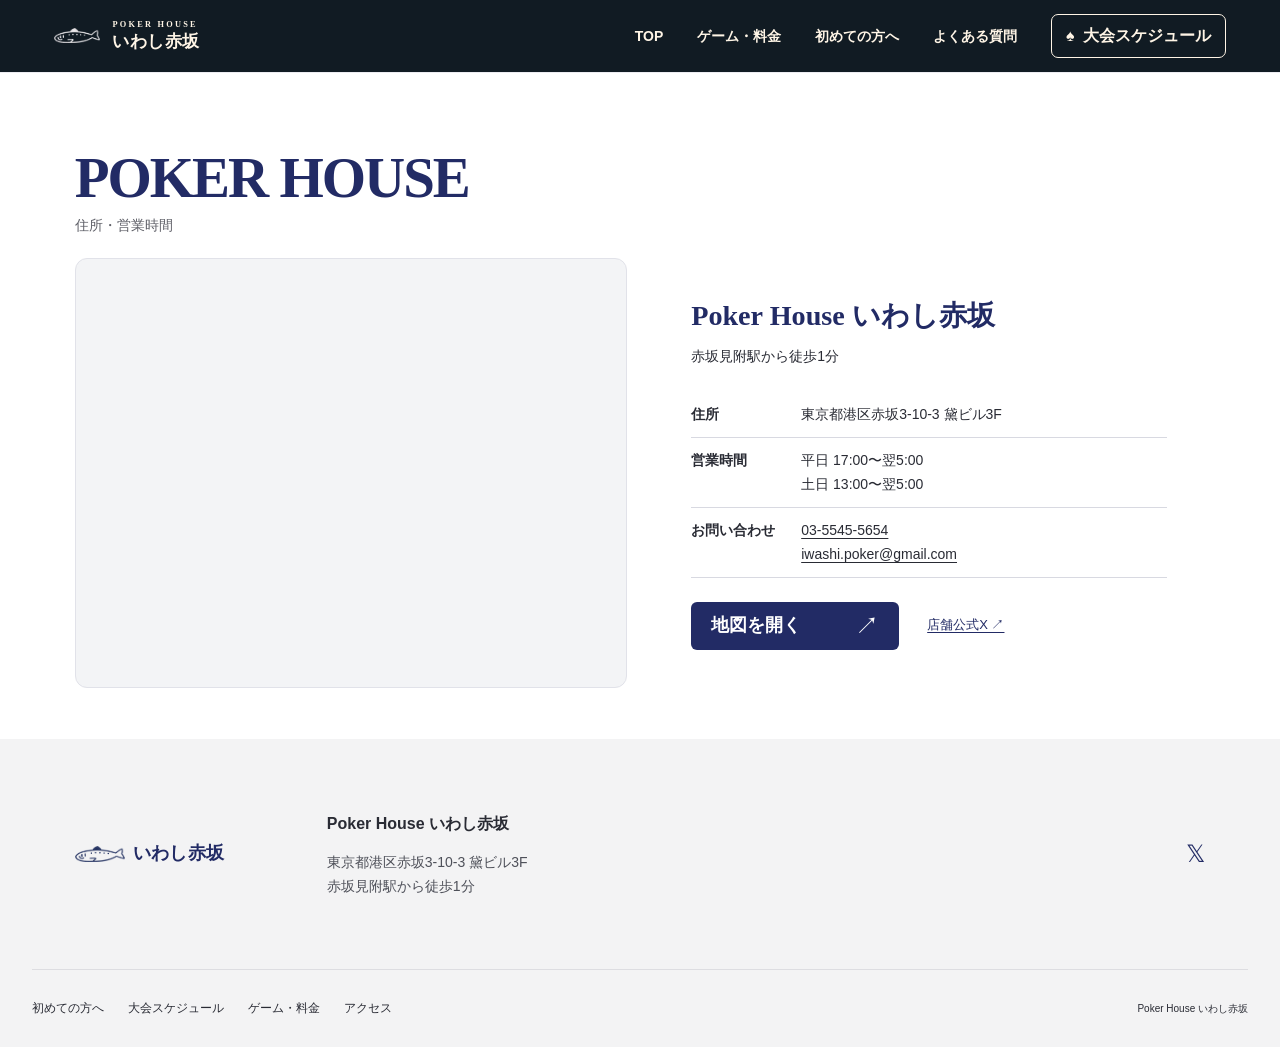
==== commit c57fc54a: "Refine visitor guide layout and tournament listings" ====
--- a/access.html
+++ b/access.html
@@ -7,10 +7,10 @@
   <meta name="theme-color" content="#111b23">
   <title>店舗情報・アクセス｜Poker House いわし赤坂</title>
   <link rel="icon" href="assets/mark.png">
-  <link rel="stylesheet" href="style.css?v=room-map">
-  <link rel="stylesheet" href="details.css?v=1">
+  <link rel="stylesheet" href="style.css?v=faq-alignment">
+  <link rel="stylesheet" href="details.css?v=subpage-content">
 
-  <script src="site.js?v=detail-pages" defer></script>
+  <script src="site.js?v=mobile-menu-transition" defer></script>
 </head>
 <body class="detail-page">
   <a class="skip" href="#main">本文へ移動</a>
@@ -18,7 +18,6 @@
     <a href="./" class="small-brand" aria-label="いわし赤坂 トップ"><img src="assets/fish-print.png" width="445" height="143" alt=""><span class="masthead-wordmark"><small lang="en">POKER HOUSE</small><span>いわし赤坂</span></span></a>
     <nav class="top-links" aria-label="ヘッダーナビゲーション">
       <a href="./" lang="en">TOP</a>
-      <a href="access.html" aria-current="page">店舗情報・アクセス</a>
       <a href="games.html">ゲーム・料金</a>
       <a href="beginner.html">初めての方へ</a>
       <a href="faq.html">よくある質問</a>
@@ -29,7 +28,6 @@
     <button class="menu-toggle" aria-expanded="false" aria-controls="mobile-menu" aria-label="メニューを開く"><span></span><span></span><span></span></button>
     <nav id="mobile-menu" class="mobile-menu" aria-label="メインメニュー" hidden>
       <a class="menu-item" href="./"><span lang="en">TOP</span><small>トップページ</small></a>
-      <a class="menu-item" href="access.html" aria-current="page"><span lang="en">POKER ROOM</span><small>店舗情報・アクセス</small></a>
       <a class="menu-item" href="games.html"><span lang="en">GAMES</span><small>ゲーム・料金</small></a>
       <a class="menu-item" href="beginner.html"><span lang="en">FIRST VISIT</span><small>初めての方へ</small></a>
       <a class="menu-item" href="faq.html"><span lang="en">FAQ</span><small>よくある質問</small></a>
@@ -38,19 +36,13 @@
   </header>
 
   <main id="main" tabindex="-1">
-    <section class="detail-hero" aria-labelledby="page-title">
-      <img src="assets/blue-poker-table.webp" alt="" fetchpriority="high">
-      <div class="shell detail-heading">
-        <nav class="breadcrumbs" aria-label="現在の位置"><a href="./">ホーム</a><span aria-hidden="true">/</span><span aria-current="page">店舗情報・アクセス</span></nav>
-        <p class="detail-english" lang="en">ACCESS</p>
-        <h1 id="page-title">店舗情報・アクセス</h1>
-        <p class="detail-lead">赤坂見附駅から徒歩1分。いわし赤坂は東京都港区赤坂、黛ビルの3階にあります。</p>
-
+    <h1 class="detail-page-title">店舗情報・アクセス</h1>
+    <section class="room-section" id="visit" aria-labelledby="room-title">
+      <div class="shell room-heading">
+        <h2 class="english-title" id="room-title" lang="en">POKER HOUSE</h2>
+        <p class="jp-label">住所・営業時間</p>
       </div>
-    </section>
-    <section class="room-section" id="visit" aria-labelledby="room-title">
-      <div class="shell room-heading"><h2 id="room-title">住所・営業時間</h2></div>
-      <div class="room-layout">
+      <div class="shell room-layout">
         <div class="room-map-panel">
           <iframe loading="lazy" title="Google マップで見る いわし赤坂の周辺地図" src="https://maps.google.com/maps?q=東京都港区赤坂3-10-3黛ビル&amp;z=17&amp;output=embed" referrerpolicy="no-referrer-when-downgrade" allowfullscreen></iframe>
         </div>
@@ -61,7 +53,7 @@
             <div><dt>営業時間</dt><dd>平日 17:00〜翌5:00<br>土日 13:00〜翌5:00</dd></div>
             <div><dt>お問い合わせ</dt><dd><a href="tel:+81355455654">03-5545-5654</a><br><a href="mailto:iwashi.poker@gmail.com">iwashi.poker@gmail.com</a></dd></div>
           </dl>
-          <div class="room-actions"><a class="round-link" href="https://www.google.com/maps/search/?api=1&amp;query=東京都港区赤坂3-10-3+黛ビル">地図を開く<span class="circle-arrow" aria-hidden="true">↗</span></a><a href="https://x.com/iwashi_poker">店舗公式X ↗</a></div>
+          <div class="room-actions"><a class="primary-link room-map-link" href="https://www.google.com/maps/search/?api=1&amp;query=東京都港区赤坂3-10-3+黛ビル">地図を開く<span aria-hidden="true">↗</span></a><a href="https://x.com/iwashi_poker">店舗公式X ↗</a></div>
         </div>
       </div>
     </section>
--- a/style.css
+++ b/style.css
@@ -35,12 +35,14 @@
 .skip { position: fixed; z-index: 50; inset: 8px auto auto 8px; padding: 8px 16px; background: #fff; transform: translateY(-160%); }
 .skip:focus { transform: none; }
 .masthead {
+  --nav-gap: clamp(22px, 2.65vw, 56px);
   position: sticky;
   z-index: 20;
   top: 0;
   isolation: isolate;
   display: grid;
-  grid-template-columns: 1fr auto 1fr;
+  grid-template-columns: 1fr auto auto;
+  column-gap: var(--nav-gap);
   align-items: center;
   height: var(--masthead-height);
   margin-bottom: calc(-1 * var(--masthead-height));
@@ -70,7 +72,7 @@
 .masthead > .small-brand img { width: clamp(42px, 3.65vw, 75px); filter: none; }
 .masthead-wordmark { display: grid; gap: 2px; font: 700 clamp(17px,1.35vw,26px)/1.25 "Hiragino Mincho ProN", "Yu Mincho", serif; }
 .masthead-wordmark small { font: 600 clamp(8px,.65vw,13px)/1.1 Georgia, serif; letter-spacing: .27em; }
-.top-links { display: flex; align-items: center; gap: clamp(22px, 2.65vw, 56px); }
+.top-links { display: flex; align-items: center; gap: var(--nav-gap); }
 .top-links a { min-height: 44px; align-content: center; text-decoration: none; font-size: clamp(14px, 1.04vw, 21px); font-weight: 700; white-space: nowrap; }
 .top-links a:hover, .menu-item:hover small { text-decoration: underline; }
 .header-schedule { justify-self: end; display: inline-flex; align-items: center; gap: .55em; min-height: 44px; padding: 5px 14px; border: 1px solid currentColor; border-radius: 7px; text-decoration: none; font-weight: 700; white-space: nowrap; }
@@ -118,7 +120,7 @@
 }
 .first-visit-background {
   position: absolute;
-  z-index: -2;
+  z-index: 0;
   inset: 0 0 0 auto;
   width: 72%;
   height: 100%;
@@ -128,12 +130,12 @@
 .first-visit::before {
   content: "";
   position: absolute;
-  z-index: -1;
+  z-index: 1;
   inset: 0;
   pointer-events: none;
   background: linear-gradient(90deg, #fff 30%, rgb(255 255 255 / 96%) 42%, rgb(255 255 255 / 82%) 51%, rgb(255 255 255 / 26%) 63%, transparent 74%);
 }
-.first-copy { max-width: min(32rem, 49%); }
+.first-copy { position: relative; z-index: 2; max-width: min(32rem, 49%); }
 .first-copy p { margin-top: 20px; line-height: 1.9; }
 .first-copy .first-tagline { margin-top: 14px; color: var(--accent); font-size: clamp(17px, 1.55vw, 22px); font-weight: 700; line-height: 1.6; }
 .first-copy .round-link { margin-top: 26px; min-height: 44px; }
@@ -141,12 +143,21 @@
 /* Room, visit questions and footer */
 .room-section { border-top: 1px solid #ececf1; }
 .room-heading { padding-block: clamp(72px,8.33vw,120px) 40px; }
-.room-layout { display: grid; grid-template-columns: 1fr 1fr; }
+.room-layout {
+  display: grid;
+  grid-template-columns: repeat(2, minmax(0, 1fr));
+  gap: clamp(16px, 2vw, 32px);
+}
+.room-section > .room-layout { margin-block-end: clamp(24px, 4vw, 56px); }
 .room-map-panel {
   position: relative;
-  min-height: clamp(320px, 36vw, 500px);
+  min-height: 280px;
+  border: 1px solid #e1e2e9;
+  border-radius: 12px;
+  overflow: hidden;
   background: #f3f4f6;
 }
+.room-map-panel:focus-within { outline: 3px solid #3685b5; outline-offset: 4px; }
 .room-map-panel iframe {
   position: absolute;
   inset: 0;
@@ -154,17 +165,28 @@
   height: 100%;
   border: 0;
 }
-.room-info { padding: clamp(32px,4.44vw,64px); background: #f6f6f9; }
+.room-info { padding: clamp(24px, 3vw, 48px); }
 .room-info h3 { color: var(--accent); font-size: clamp(21px,2.2vw,32px); line-height: 1.4; }
 .room-info > p { margin-top: 8px; font-size: 14px; }
 .room-info dl { margin-block: 24px; }
 .room-info dl div { display: grid; grid-template-columns: 7em 1fr; gap: 12px; padding: 10px 0; border-bottom: 1px solid #d8d9e1; font-size: 14px; }
 .room-info dt { font-weight: 700; }
 .room-info dd { overflow-wrap: anywhere; }
-.room-actions { display: flex; align-items: center; gap: 28px; }
+.room-actions { display: flex; flex-wrap: wrap; align-items: center; gap: 12px 28px; }
+.room-map-link {
+  display: inline-flex;
+  align-items: center;
+  justify-content: space-between;
+  gap: 20px;
+  min-width: 208px;
+  padding-inline: 20px;
+  border-radius: 6px;
+  font-size: 18px;
+}
+.room-map-link span { font: 24px/1 Arial, sans-serif; }
 .room-actions > a:last-child { color: var(--accent); font-size: 13px; }
-.visitor-guide { padding-block: clamp(72px,8.33vw,120px); }
-.guide-layout { display: grid; grid-template-columns: 1fr 1.6fr; gap: 6%; }
+.visitor-guide { padding-block: clamp(56px, 6.5vw, 92px); }
+.guide-layout { display: grid; grid-template-columns: minmax(0, 1fr) minmax(0, 2.25fr); gap: 3%; }
 .questions details { border-bottom: 1px solid #dadbe3; }
 .questions details:first-child { border-top: 1px solid #dadbe3; }
 .questions summary { display: flex; justify-content: space-between; align-items: baseline; gap: 16px; color: var(--accent); font-weight: 700; padding: 20px 0; cursor: pointer; list-style: none; }
@@ -183,7 +205,7 @@
 
 @media(max-width: 1024px) {
   :root { --masthead-height: 56px; }
-  .masthead { grid-template-columns: 1fr auto auto; padding-inline: 16px 4px; gap: 8px; }
+  .masthead { padding-inline: 16px 4px; gap: 8px; }
   .small-brand { gap: 6px; font-size: 16px; }
   .small-brand img { width: 40px; }
   .top-links { display: none; }
@@ -195,7 +217,8 @@
   .menu-toggle[aria-expanded="true"] span:first-child { transform: translateY(6px) rotate(45deg); }
   .menu-toggle[aria-expanded="true"] span:nth-child(2) { opacity: 0; }
   .menu-toggle[aria-expanded="true"] span:last-child { transform: translateY(-6px) rotate(-45deg); }
-  .mobile-menu:not([hidden]) { display: flex; flex-direction: column; align-items: flex-start; gap: 36px; position: fixed; inset: var(--masthead-height) 0 0; padding: clamp(28px,7.5vh,64px) 48px; background: #fff; color: var(--accent); overflow: auto; overscroll-behavior: contain; }
+  .mobile-menu { flex-direction: column; align-items: flex-start; gap: 36px; position: fixed; inset: var(--masthead-height) 0 0; padding: clamp(28px,7.5vh,64px) 48px; background: #fff; color: var(--accent); overflow: auto; overscroll-behavior: contain; }
+  .mobile-menu:not([hidden]) { display: flex; }
   .mobile-menu .menu-item span { font-size: 24px; }
   .mobile-menu .primary-link { margin-top: 4px; }
   body.menu-open { overflow: hidden; }
@@ -207,6 +230,16 @@
   .scroll-hint { right: 16px; bottom: 36px; }
   .scroll-hint i { height: 120px; }
   .film-utility { left: 12px; bottom: 12px; }
+}
+@media (max-width: 1024px) and (prefers-reduced-motion: no-preference) {
+  .mobile-menu {
+    transform: translateX(100%);
+    transition: transform .42s cubic-bezier(.4, 0, .2, 1), display .42s allow-discrete;
+  }
+  .mobile-menu:not([hidden]) { transform: translateX(0); }
+  @starting-style {
+    .mobile-menu:not([hidden]) { transform: translateX(100%); }
+  }
 }
 @media(max-width: 767px) {
   .hero-brand { width: min(280px,82%); }
--- a/details.css
+++ b/details.css
@@ -1,32 +1,20 @@
 .detail-page {
   --detail-paper: #f8f7f2;
   --detail-line: #dcddd9;
-  --detail-dark: #111b23;
 }
 .detail-page .masthead { margin-bottom: 0; }
 .detail-page .masthead [aria-current="page"] { text-decoration: underline; text-underline-offset: .4em; }
-.detail-hero {
-  isolation: isolate;
-  position: relative;
-  display: grid;
-  align-content: center;
-  min-height: clamp(330px, 35vw, 450px);
+.detail-page-title {
+  position: absolute;
+  width: 1px;
+  height: 1px;
+  padding: 0;
   overflow: hidden;
-  color: #fff5e6;
-  background: var(--detail-dark);
+  clip-path: inset(50%);
+  white-space: nowrap;
 }
-.detail-hero > img, .detail-hero::after { position: absolute; inset: 0; width: 100%; height: 100%; }
-.detail-hero > img { z-index: -2; object-fit: cover; object-position: center 54%; }
-.detail-hero::after { content: ""; z-index: -1; background: linear-gradient(90deg, #101b24fc 0%, #101b24e6 38%, #101b242c 100%); }
-.detail-heading { padding-block: clamp(30px, 5vw, 68px); }
-.breadcrumbs { display: flex; flex-wrap: wrap; align-items: baseline; gap: 6px 10px; font-size: .8rem; }
-.detail-english { margin-top: clamp(26px, 4vw, 50px); color: #e1d4bc; font: 700 .84rem/1.3 Georgia, serif; letter-spacing: .18em; }
-.detail-heading h1 { margin-top: 8px; font: 700 clamp(2rem, 4.65vw, 4.25rem)/1.2 "Hiragino Mincho ProN", "Yu Mincho", serif; text-wrap: balance; }
-.detail-lead { max-width: 36rem; margin-top: 18px; line-height: 1.8; }
-.detail-action { display: inline-flex; align-items: center; gap: 14px; background: #f5ebd6; color: #172330; border-radius: 6px; margin-top: 20px; padding: 9px 16px; font-weight: 700; text-decoration: none; }
-.detail-action:hover { background: white; }
 .detail-block { padding-block: clamp(42px, 6.2vw, 90px); }
-.detail-page h2 { font-size: clamp(1.35rem, 2.3vw, 2.1rem); color: var(--accent); line-height: 1.35; }
+.detail-page h2:not(.english-title) { font-size: clamp(1.35rem, 2.3vw, 2.1rem); color: var(--accent); line-height: 1.35; }
 .detail-grid, .detail-split, .detail-steps { display: grid; gap: clamp(20px, 4vw, 48px); }
 .detail-grid { grid-template-columns: repeat(2, minmax(0, 1fr)); margin-top: 24px; }
 .detail-card { display: grid; grid-template-rows: auto 1fr; border: 1px solid var(--detail-line); border-radius: 12px; overflow: hidden; color: inherit; text-decoration: none; background: var(--detail-paper); }
@@ -57,8 +45,5 @@
 .detail-page .tournaments { padding-block: clamp(44px, 6vw, 80px); }
 .detail-page .room-heading { padding-block: clamp(44px, 6vw, 80px) 22px; }
 @media (max-width: 767px) {
-  .detail-hero::after { background: linear-gradient(90deg, #101b24ef 0%, #101b24a6 100%); }
-  .detail-heading { padding-block: 38px; }
-  .detail-hero { min-height: 280px; }
   .detail-grid, .detail-split, .detail-steps { grid-template-columns: 1fr; }
 }
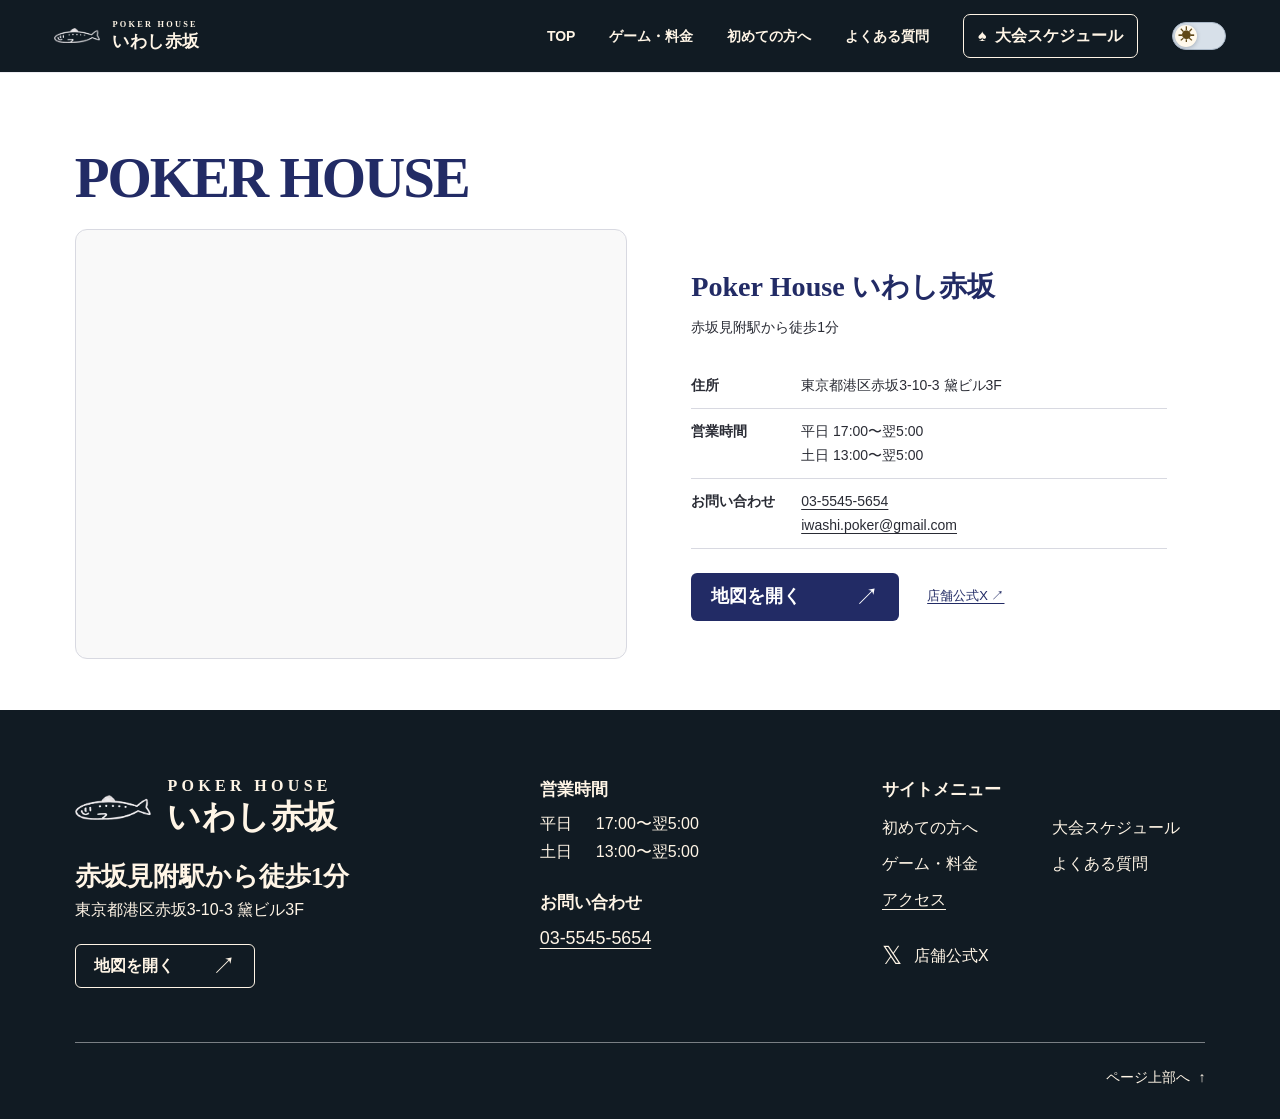
==== commit 0bd63898: "Refresh visitor guide, game pricing, and mobile layout" ====
--- a/access.html
+++ b/access.html
@@ -7,12 +7,13 @@
   <meta name="theme-color" content="#111b23">
   <title>店舗情報・アクセス｜Poker House いわし赤坂</title>
   <link rel="icon" href="assets/mark.png">
-  <link rel="stylesheet" href="style.css?v=faq-alignment">
-  <link rel="stylesheet" href="details.css?v=subpage-content">
+  <script src="theme.js?v=theme-switch"></script>
+  <link rel="stylesheet" href="style.css?v=1bad10ea63">
+  <link rel="stylesheet" href="details.css?v=fdc7b3c18d">
 
   <script src="site.js?v=mobile-menu-transition" defer></script>
 </head>
-<body class="detail-page">
+<body id="top" class="detail-page">
   <a class="skip" href="#main">本文へ移動</a>
   <header class="masthead">
     <a href="./" class="small-brand" aria-label="いわし赤坂 トップ"><img src="assets/fish-print.png" width="445" height="143" alt=""><span class="masthead-wordmark"><small lang="en">POKER HOUSE</small><span>いわし赤坂</span></span></a>
@@ -22,16 +23,17 @@
       <a href="beginner.html">初めての方へ</a>
       <a href="faq.html">よくある質問</a>
     </nav>
-    <a class="header-schedule" href="tournaments.html" aria-label="大会スケジュール">
+    <a class="header-schedule" href="games.html#schedule" aria-label="大会スケジュール">
       <span aria-hidden="true">♠</span><span class="schedule-full">大会スケジュール</span><span class="schedule-short">大会</span>
     </a>
+    <button class="theme-toggle" type="button" hidden><span class="theme-indicator" aria-hidden="true"></span></button>
     <button class="menu-toggle" aria-expanded="false" aria-controls="mobile-menu" aria-label="メニューを開く"><span></span><span></span><span></span></button>
     <nav id="mobile-menu" class="mobile-menu" aria-label="メインメニュー" hidden>
       <a class="menu-item" href="./"><span lang="en">TOP</span><small>トップページ</small></a>
       <a class="menu-item" href="games.html"><span lang="en">GAMES</span><small>ゲーム・料金</small></a>
       <a class="menu-item" href="beginner.html"><span lang="en">FIRST VISIT</span><small>初めての方へ</small></a>
       <a class="menu-item" href="faq.html"><span lang="en">FAQ</span><small>よくある質問</small></a>
-      <a class="primary-link" href="tournaments.html">大会スケジュール</a>
+      <a class="primary-link" href="games.html#schedule">大会スケジュール</a>
     </nav>
   </header>
 
@@ -40,7 +42,6 @@
     <section class="room-section" id="visit" aria-labelledby="room-title">
       <div class="shell room-heading">
         <h2 class="english-title" id="room-title" lang="en">POKER HOUSE</h2>
-        <p class="jp-label">住所・営業時間</p>
       </div>
       <div class="shell room-layout">
         <div class="room-map-panel">
@@ -60,13 +61,42 @@
 
 
   </main>
-  <footer class="footer">
+  <footer class="footer" id="footer">
     <div class="shell foot-main">
-      <a href="./" class="small-brand" aria-label="いわし赤坂 トップ"><img src="assets/fish-print.png" width="445" height="143" alt=""><span>いわし赤坂</span></a>
-      <div><strong>Poker House いわし赤坂</strong><p>東京都港区赤坂3-10-3 黛ビル3F<br>赤坂見附駅から徒歩1分</p></div>
-      <a href="https://x.com/iwashi_poker" class="social-link" aria-label="いわし赤坂 公式X">𝕏</a>
+      <div class="foot-location">
+        <a class="small-brand foot-brand" href="./" aria-label="いわし赤坂 トップ">
+          <img src="assets/fish-print.png" width="445" height="143" alt="">
+          <span class="masthead-wordmark"><small lang="en">POKER HOUSE</small><span>いわし赤坂</span></span>
+        </a>
+        <p class="foot-station">赤坂見附駅から徒歩1分</p>
+        <p>東京都港区赤坂3-10-3 黛ビル3F</p>
+        <a class="foot-map" href="https://www.google.com/maps/search/?api=1&amp;query=東京都港区赤坂3-10-3+黛ビル">地図を開く<span aria-hidden="true">↗</span></a>
+        <iframe class="foot-map-embed" loading="lazy" title="いわし赤坂の店舗地図" src="https://maps.google.com/maps?q=東京都港区赤坂3-10-3黛ビル&amp;z=17&amp;output=embed" referrerpolicy="no-referrer-when-downgrade" allowfullscreen></iframe>
+      </div>
+      <div>
+        <h2 class="foot-heading">営業時間</h2>
+        <dl class="foot-hours">
+          <div><dt>平日</dt><dd>17:00〜翌5:00</dd></div>
+          <div><dt>土日</dt><dd>13:00〜翌5:00</dd></div>
+        </dl>
+        <h2 class="foot-heading foot-contact">お問い合わせ</h2>
+        <a class="foot-phone" href="tel:+81355455654">03-5545-5654</a>
+      </div>
+      <div class="foot-menu">
+        <h2 class="foot-heading">サイトメニュー</h2>
+        <nav class="foot-nav" aria-label="フッターナビゲーション">
+          <a href="beginner.html">初めての方へ</a>
+          <a href="games.html#schedule">大会スケジュール</a>
+          <a href="games.html">ゲーム・料金</a>
+          <a href="faq.html">よくある質問</a>
+          <a href="access.html" aria-current="page">アクセス</a>
+        </nav>
+        <a class="foot-social" href="https://x.com/iwashi_poker"><span aria-hidden="true">𝕏</span>店舗公式X</a>
+      </div>
     </div>
-    <div class="foot-bottom"><nav aria-label="フッターナビゲーション"><a href="beginner.html">初めての方へ</a><a href="tournaments.html">大会スケジュール</a><a href="games.html">ゲーム・料金</a><a href="access.html">アクセス</a></nav><small>Poker House いわし赤坂</small></div>
+    <div class="shell foot-bottom">
+      <a href="#top">ページ上部へ <span aria-hidden="true">↑</span></a>
+    </div>
   </footer>
 </body>
 </html>
--- a/style.css
+++ b/style.css
@@ -1,5 +1,21 @@
 :root {
+  color-scheme: light;
   --masthead-height: 72px;
+  --surface-rgb: 255 255 255;
+  --surface: rgb(var(--surface-rgb));
+  --opening-fade: clamp(42px, 9svh, 88px);
+  --surface-alt: #f9f9f9;
+  --card: #f8f7f2;
+  --muted: #535565;
+  --line: #d8d9e1;
+  --soft-line: #ececf1;
+  --tint: #ececf4;
+  --disabled-ink: #767985;
+  --disabled-fill: #e4e5e8;
+  --on-accent: #fff;
+  --accent-hover: #405694;
+  --bar: #111b23;
+  --focus: #3685b5;
   --accent: #222b65;
   --ink: #292b34;
   --shell: 1272px;
@@ -7,8 +23,26 @@
   --display: Copperplate, "Copperplate Gothic Bold", Georgia, "Hiragino Mincho ProN", "Yu Mincho", "Noto Serif CJK JP", "Noto Serif JP", serif;
   font-family: "Hiragino Kaku Gothic ProN", "Hiragino Sans", "Yu Gothic", Meiryo, sans-serif;
   color: var(--ink);
-  background: #fff;
+  background: var(--surface);
   scroll-padding-top: calc(var(--masthead-height) + 12px);
+}
+:root[data-theme="dark"] {
+  color-scheme: dark;
+  --surface-rgb: 0 0 0;
+  --surface-alt: #000;
+  --card: #171717;
+  --ink: #f2f2f2;
+  --muted: #c2c2c2;
+  --accent: #f5f5f5;
+  --on-accent: #101010;
+  --accent-hover: #ddd;
+  --line: #454545;
+  --soft-line: #303030;
+  --tint: #292929;
+  --disabled-ink: #aaa;
+  --disabled-fill: #303030;
+  --bar: #0b0b0b;
+  --focus: #a6ceff;
 }
 *, *::before, *::after { box-sizing: border-box; }
 body, h1, h2, h3, h4, p, dl, dd, ol, ul, figure { margin: 0; }
@@ -17,22 +51,27 @@
 img { display: block; max-width: 100%; }
 a { color: inherit; text-underline-offset: .23em; }
 button { font: inherit; color: inherit; cursor: pointer; }
-:focus-visible { outline: 3px solid #3685b5; outline-offset: 4px; }
+:focus-visible { outline: 3px solid var(--focus); outline-offset: 4px; }
 .shell { width: min(var(--shell), calc(100% - 2 * var(--gutter))); margin-inline: auto; }
 .english-title { font: 700 clamp(40px, 4.45vw, 64px)/1 var(--display); color: var(--accent); letter-spacing: -.035em; }
-.jp-label { color: #5f6068; font-size: 14px; margin-top: 8px; line-height: 1.5; }
-.round-link { display: inline-flex; align-items: center; gap: 16px; color: var(--accent); text-decoration: none; font-size: 14px; font-weight: 700; }
-.circle-arrow { display: inline-grid; place-items: center; border-radius: 50%; width: 48px; height: 48px; background: var(--accent); color: #fff; line-height: 1; font: 400 20px/1 Arial, sans-serif; }
-.round-link:hover .circle-arrow { background: #405694; }
+.round-link { display: inline-flex; align-items: center; gap: 12px; min-height: 44px; color: var(--accent); text-decoration: none; font-size: 14px; font-weight: 700; }
+.round-link:hover { text-decoration: underline; }
+.arrow-icon {
+  display: inline-block;
+  flex: none;
+  width: 24px;
+  height: 16px;
+  background: currentColor;
+  mask: url("data:image/svg+xml,%3Csvg xmlns='http://www.w3.org/2000/svg' viewBox='0 0 24 16'%3E%3Cpath d='M1 8h21m-6-6 6 6-6 6' fill='none' stroke='black' stroke-width='1.5' stroke-linecap='round' stroke-linejoin='round'/%3E%3C/svg%3E") center / contain no-repeat;
+}
+.arrow-icon.is-prev { transform: scaleX(-1); }
 @media(max-width: 767px) {
   :root { --gutter: 24px; }
   .english-title { font-size: 40px; line-height: 1.2; }
-  .jp-label { font-size: 13px; }
-  .circle-arrow { width: 36px; height: 36px; }
 }
 
 /* Header and full-screen opening */
-.skip { position: fixed; z-index: 50; inset: 8px auto auto 8px; padding: 8px 16px; background: #fff; transform: translateY(-160%); }
+.skip { position: fixed; z-index: 50; inset: 8px auto auto 8px; padding: 8px 16px; background: var(--surface); transform: translateY(-160%); }
 .skip:focus { transform: none; }
 .masthead {
   --nav-gap: clamp(22px, 2.65vw, 56px);
@@ -41,14 +80,14 @@
   top: 0;
   isolation: isolate;
   display: grid;
-  grid-template-columns: 1fr auto auto;
+  grid-template-columns: 1fr auto auto auto;
   column-gap: var(--nav-gap);
   align-items: center;
   height: var(--masthead-height);
   margin-bottom: calc(-1 * var(--masthead-height));
   padding-inline: clamp(28px, 4.2vw, 84px);
   color: #fff5e6;
-  background: #111b23;
+  background: var(--bar);
   transition: background-color .25s ease;
 }
 .masthead::before {
@@ -64,7 +103,7 @@
 }
 .masthead.over-hero { background: transparent; }
 .masthead.over-hero::before { opacity: 1; }
-body.menu-open .masthead { background: #111b23; }
+body.menu-open .masthead { background: var(--bar); }
 body.menu-open .masthead::before { opacity: 0; }
 .small-brand { display: inline-flex; align-items: center; gap: 8px; color: var(--accent); font-size: 18px; font-weight: 800; letter-spacing: .02em; text-decoration: none; }
 .small-brand img { width: 50px; height: auto; filter: brightness(0) saturate(100%) invert(15%) sepia(25%) saturate(2460%) hue-rotate(198deg); }
@@ -77,14 +116,69 @@
 .top-links a:hover, .menu-item:hover small { text-decoration: underline; }
 .header-schedule { justify-self: end; display: inline-flex; align-items: center; gap: .55em; min-height: 44px; padding: 5px 14px; border: 1px solid currentColor; border-radius: 7px; text-decoration: none; font-weight: 700; white-space: nowrap; }
 .header-schedule:hover { background: #ffffff24; }
-.primary-link { display: inline-grid; place-items: center; border-radius: 8px; min-height: 48px; padding: 8px 29px; color: #fff; background: var(--accent); text-decoration: none; font-weight: 700; }
-.primary-link:hover { background: #36498d; }
+.theme-toggle {
+  display: inline-grid;
+  place-items: center;
+  min-width: 54px;
+  min-height: 44px;
+  padding: 0;
+  border: 0;
+  border-radius: 999px;
+  background: transparent;
+}
+.theme-toggle[hidden] { display: none; }
+.theme-toggle:hover .theme-indicator { border-color: #d2e0ff; }
+.theme-indicator {
+  position: relative;
+  width: 54px;
+  height: 28px;
+  border: 1px solid #aab8c7;
+  border-radius: inherit;
+  background: #d7e0e9;
+  transition: background-color .2s ease, border-color .2s ease;
+}
+.theme-indicator::before {
+  content: "☀";
+  position: absolute;
+  inset: 2px auto auto 2px;
+  display: grid;
+  place-items: center;
+  width: 22px;
+  height: 22px;
+  border-radius: 50%;
+  color: #604817;
+  background: #fff9ec;
+  font: 700 16px/1 Arial, sans-serif;
+  box-shadow: 0 1px 4px #040a2140;
+  transition: transform .2s ease, background-color .2s ease;
+}
+:root[data-theme="dark"] .theme-indicator {
+  border-color: #7189c6;
+  background: #172849;
+}
+:root[data-theme="dark"] .theme-indicator::before {
+  content: "☾";
+  color: #20355d;
+  background: #cbdcff;
+  transform: translateX(26px);
+}
+.primary-link { display: inline-grid; place-items: center; border-radius: 8px; min-height: 48px; padding: 8px 29px; color: var(--on-accent); background: var(--accent); text-decoration: none; font-weight: 700; }
+.primary-link:hover { background: var(--accent-hover); }
 .menu-toggle, .mobile-menu, .schedule-short { display: none; }
 .hero { position: relative; isolation: isolate; display: grid; height: 100vh; height: 100svh; min-height: 540px; background: #192934; color: white; }
 .hero-screen, .hero-still, .hero-film { position: absolute; inset: 0; width: 100%; height: 100%; }
 .hero-screen { overflow: hidden; z-index: -1; }
 .hero-screen img, .hero-screen video { object-fit: cover; object-position: 50% 52%; }
-.hero-screen::after { content: ""; position: absolute; inset: 0; background: linear-gradient(180deg, #0c12211a, #12172b0d 40%, #0e12221a); }
+.hero-screen::after {
+  --film-shade: linear-gradient(180deg, #0c12211a, #12172b0d 40%, #0e12221a);
+  content: "";
+  position: absolute;
+  inset: 0;
+  background:
+    linear-gradient(to top, var(--surface), rgb(var(--surface-rgb) / 55%) calc(var(--opening-fade) * .38), transparent var(--opening-fade)),
+    var(--film-shade);
+}
+:root[data-theme="dark"] .hero-screen::after { --film-shade: linear-gradient(180deg, #050a1280, #080d1740 40%, #05090e80); }
 .hero-film { opacity: 0; }
 .hero-film.is-playing { opacity: 1; }
 .hero-stage { display: grid; place-items: center; position: relative; min-width: 0; }
@@ -95,11 +189,11 @@
 .logo-ja { display: flex; align-items: center; gap: 10px; }
 .logo-ja img { width: 67%; height: auto; }
 .logo-ja span { font-family: "Hiragino Mincho ProN", "Yu Mincho", serif; font-size: clamp(25px, 2.3vw, 34px); white-space: nowrap; }
-.scroll-hint { position: absolute; right: 35px; bottom: 40px; display: flex; align-items: center; flex-direction: column; gap: 12px; padding-inline: 6px; color: #fff; text-decoration: none; }
+.scroll-hint { position: absolute; right: 35px; bottom: calc(var(--opening-fade) + 10px); display: flex; align-items: center; flex-direction: column; gap: 12px; padding-inline: 6px; color: #fff; text-decoration: none; }
 .scroll-hint span { writing-mode: vertical-rl; font: 600 12px/1 Arial, sans-serif; }
 .scroll-hint i { display: block; position: relative; width: 1px; height: clamp(76px,18vh,160px); background: #ffffffc4; }
 .scroll-hint i::after { content: ""; position: absolute; bottom: 1px; left: 0; width: 10px; height: 1px; background: #fff; transform: rotate(-46deg); transform-origin: left; }
-.film-utility { position: absolute; bottom: 12px; left: 16px; display: flex; align-items: center; gap: 7px; }
+.film-utility { position: absolute; bottom: var(--opening-fade); left: 16px; display: flex; align-items: center; gap: 7px; }
 .film-utility small { font-size: 10px; color: white; text-shadow: 0 1px 3px #000; }
 .film-control { display: grid; place-items: center; padding: 0; width: 34px; height: 34px; border: 1px solid #ffffff82; border-radius: 50%; color: white; background: #13162057; font: 600 14px/1 Arial,sans-serif; }
 .film-control[hidden] { display: none; }
@@ -116,7 +210,7 @@
   align-content: center;
   min-height: 560px;
   padding-block: clamp(64px, 7vw, 104px);
-  background: #fff;
+  background: var(--surface);
 }
 .first-visit-background {
   position: absolute;
@@ -127,13 +221,16 @@
   object-fit: cover;
   object-position: 62% center;
 }
+@media (min-width: 768px) {
+  .first-visit-background { mask-image: linear-gradient(to bottom, transparent, #000 var(--opening-fade)); }
+}
 .first-visit::before {
   content: "";
   position: absolute;
   z-index: 1;
   inset: 0;
   pointer-events: none;
-  background: linear-gradient(90deg, #fff 30%, rgb(255 255 255 / 96%) 42%, rgb(255 255 255 / 82%) 51%, rgb(255 255 255 / 26%) 63%, transparent 74%);
+  background: linear-gradient(90deg, var(--surface) 30%, rgb(var(--surface-rgb) / 96%) 42%, rgb(var(--surface-rgb) / 82%) 51%, rgb(var(--surface-rgb) / 26%) 63%, transparent 74%);
 }
 .first-copy { position: relative; z-index: 2; max-width: min(32rem, 49%); }
 .first-copy p { margin-top: 20px; line-height: 1.9; }
@@ -141,7 +238,7 @@
 .first-copy .round-link { margin-top: 26px; min-height: 44px; }
 
 /* Room, visit questions and footer */
-.room-section { border-top: 1px solid #ececf1; }
+.room-section { border-top: 1px solid var(--soft-line); }
 .room-heading { padding-block: clamp(72px,8.33vw,120px) 40px; }
 .room-layout {
   display: grid;
@@ -152,12 +249,12 @@
 .room-map-panel {
   position: relative;
   min-height: 280px;
-  border: 1px solid #e1e2e9;
+  border: 1px solid var(--line);
   border-radius: 12px;
   overflow: hidden;
-  background: #f3f4f6;
-}
-.room-map-panel:focus-within { outline: 3px solid #3685b5; outline-offset: 4px; }
+  background: var(--surface-alt);
+}
+.room-map-panel:focus-within { outline: 3px solid var(--focus); outline-offset: 4px; }
 .room-map-panel iframe {
   position: absolute;
   inset: 0;
@@ -169,7 +266,7 @@
 .room-info h3 { color: var(--accent); font-size: clamp(21px,2.2vw,32px); line-height: 1.4; }
 .room-info > p { margin-top: 8px; font-size: 14px; }
 .room-info dl { margin-block: 24px; }
-.room-info dl div { display: grid; grid-template-columns: 7em 1fr; gap: 12px; padding: 10px 0; border-bottom: 1px solid #d8d9e1; font-size: 14px; }
+.room-info dl div { display: grid; grid-template-columns: 7em 1fr; gap: 12px; padding: 10px 0; border-bottom: 1px solid var(--line); font-size: 14px; }
 .room-info dt { font-weight: 700; }
 .room-info dd { overflow-wrap: anywhere; }
 .room-actions { display: flex; flex-wrap: wrap; align-items: center; gap: 12px 28px; }
@@ -187,23 +284,71 @@
 .room-actions > a:last-child { color: var(--accent); font-size: 13px; }
 .visitor-guide { padding-block: clamp(56px, 6.5vw, 92px); }
 .guide-layout { display: grid; grid-template-columns: minmax(0, 1fr) minmax(0, 2.25fr); gap: 3%; }
-.questions details { border-bottom: 1px solid #dadbe3; }
-.questions details:first-child { border-top: 1px solid #dadbe3; }
+.faq-guide-photo {
+  width: 100%;
+  height: auto;
+  margin-top: clamp(16px, 2.5vw, 36px);
+  border-radius: 12px;
+}
+:root[data-theme="dark"] .faq-guide-photo {
+  mask-image:
+    linear-gradient(to right, transparent, #000 10%, #000 90%, transparent),
+    linear-gradient(to bottom, transparent, #000 15%, #000 85%, transparent);
+  mask-composite: intersect;
+}
+.questions details { border-bottom: 1px solid var(--line); }
+.questions details:first-child { border-top: 1px solid var(--line); }
 .questions summary { display: flex; justify-content: space-between; align-items: baseline; gap: 16px; color: var(--accent); font-weight: 700; padding: 20px 0; cursor: pointer; list-style: none; }
 .questions summary::-webkit-details-marker { display: none; }
 .questions summary::after { content: "+"; font: 400 21px/1 Arial, sans-serif; }
 .questions details[open] summary::after { content: "−"; }
 .questions p { padding: 0 22px 20px 0; line-height: 2; font-size: 15px; }
-.footer { background: #f3f3f4; }
-.foot-main { display: flex; gap: clamp(35px,8vw,120px); align-items: center; min-height: 230px; }
-.foot-main p { color: #4e5059; font-size: 14px; margin-top: 12px; }
-.social-link { margin-left: auto; font: 24px/1 Arial,sans-serif; text-decoration: none; color: var(--accent); }
-.foot-bottom { display: flex; gap: 20px; justify-content: space-between; align-items: center; margin-inline: 32px; padding-block: 28px; border-top: 1px solid #dddde1; font-size: 12px; }
-.foot-bottom nav { display: flex; gap: 24px; flex-wrap: wrap; }
-.foot-bottom a { text-decoration: none; }
-.foot-bottom a:hover { text-decoration: underline; }
+.footer { color: #fff5e6; background: var(--bar); }
+.foot-main {
+  display: grid;
+  grid-template-columns: minmax(0, 1.28fr) minmax(0, .9fr) minmax(0, 1fr);
+  gap: clamp(32px, 4vw, 64px);
+  padding-block: clamp(48px, 5.2vw, 76px) clamp(32px, 4.2vw, 60px);
+}
+.foot-brand { gap: 16px; color: inherit; }
+.foot-brand img { width: clamp(64px, 6vw, 100px); flex: none; filter: none; }
+.foot-brand .masthead-wordmark { font-size: clamp(23px, 2.6vw, 36px); }
+.foot-brand .masthead-wordmark small { font-size: clamp(10px, 1.25vw, 17px); }
+.foot-station { margin-top: 20px; font: 700 clamp(18px, 2vw, 27px)/1.5 var(--display); }
+.foot-map {
+  display: inline-flex;
+  align-items: center;
+  justify-content: space-between;
+  gap: 24px;
+  min-height: 44px;
+  min-width: 180px;
+  margin-top: 20px;
+  padding: 6px 18px;
+  border: 1px solid currentColor;
+  border-radius: 6px;
+  font-weight: 700;
+  text-decoration: none;
+}
+.foot-map span { font: 24px/1 Arial, sans-serif; }
+.foot-map:hover { background: #ffffff24; }
+.foot-map-embed { display: none; }
+.footer h2.foot-heading { margin-bottom: 8px; color: inherit; font-family: inherit; font-size: 1.05rem; font-weight: 700; line-height: 1.5; }
+.foot-hours > div { display: grid; grid-template-columns: 3em 1fr; gap: 8px; }
+.foot-contact { margin-top: 24px; }
+.foot-phone { font-size: 1.12rem; font-variant-numeric: tabular-nums; }
+.foot-nav { display: grid; grid-template-columns: repeat(2, minmax(0, 1fr)); gap: 0 16px; }
+.foot-nav a, .foot-social, .foot-bottom a { display: inline-flex; align-items: center; text-decoration: none; }
+.foot-nav a { min-height: 36px; }
+.foot-nav a[aria-current="page"], .foot-nav a:hover, .foot-social:hover, .foot-bottom a:hover { text-decoration: underline; }
+.foot-social { gap: 12px; min-height: 44px; margin-top: 16px; }
+.foot-social span { font: 25px/1 Arial, sans-serif; }
+.foot-bottom { display: flex; justify-content: flex-end; padding-block: 12px 20px; border-top: 1px solid #ffffff70; }
+.foot-bottom a { gap: 8px; min-height: 44px; font-size: 14px; }
+.footer a:focus-visible { outline-color: #fff5e6; }
 
 @media(max-width: 1024px) {
+  .foot-main { grid-template-columns: repeat(2, minmax(0, 1fr)); }
+  .foot-menu { grid-column: 1 / -1; max-width: 30rem; }
   :root { --masthead-height: 56px; }
   .masthead { padding-inline: 16px 4px; gap: 8px; }
   .small-brand { gap: 6px; font-size: 16px; }
@@ -217,7 +362,7 @@
   .menu-toggle[aria-expanded="true"] span:first-child { transform: translateY(6px) rotate(45deg); }
   .menu-toggle[aria-expanded="true"] span:nth-child(2) { opacity: 0; }
   .menu-toggle[aria-expanded="true"] span:last-child { transform: translateY(-6px) rotate(-45deg); }
-  .mobile-menu { flex-direction: column; align-items: flex-start; gap: 36px; position: fixed; inset: var(--masthead-height) 0 0; padding: clamp(28px,7.5vh,64px) 48px; background: #fff; color: var(--accent); overflow: auto; overscroll-behavior: contain; }
+  .mobile-menu { flex-direction: column; align-items: flex-start; gap: 36px; position: fixed; inset: var(--masthead-height) 0 0; padding: clamp(28px,7.5vh,64px) 48px; background: var(--surface); color: var(--accent); overflow: auto; overscroll-behavior: contain; }
   .mobile-menu:not([hidden]) { display: flex; }
   .mobile-menu .menu-item span { font-size: 24px; }
   .mobile-menu .primary-link { margin-top: 4px; }
@@ -227,9 +372,9 @@
   .hero-brand { width: min(320px,74%); }
   .logo-ja span { font-size: 24px; }
   .logo-en { font-size: 10px; }
-  .scroll-hint { right: 16px; bottom: 36px; }
+  .scroll-hint { right: 16px; }
   .scroll-hint i { height: 120px; }
-  .film-utility { left: 12px; bottom: 12px; }
+  .film-utility { left: 12px; }
 }
 @media (max-width: 1024px) and (prefers-reduced-motion: no-preference) {
   .mobile-menu {
@@ -249,15 +394,30 @@
   .room-layout, .guide-layout { grid-template-columns: 1fr; }
   .first-visit { --photo-height: clamp(254px, 55vw, 390px); min-height: 0; padding-block: 64px calc(var(--photo-height) - 26px); }
   .first-visit-background, .first-visit::before { inset: auto 0 0; width: 100%; height: var(--photo-height); }
-  .first-visit::before { background: linear-gradient(#fff, rgb(255 255 255 / 80%) 12%, rgb(255 255 255 / 24%) 30%, transparent 49%); }
+  .first-visit::before { background: linear-gradient(var(--surface), rgb(var(--surface-rgb) / 80%) 12%, rgb(var(--surface-rgb) / 24%) 30%, transparent 49%); }
   .first-copy { max-width: 32rem; }
   .room-info { padding: 32px 24px 40px; }
   .room-info dl div { grid-template-columns: 5.5em 1fr; }
   .guide-layout { gap: 32px; }
-  .foot-main { padding-block: 48px; flex-wrap: wrap; row-gap: 24px; }
-  .foot-main > .small-brand { flex-basis: 100%; }
-  .foot-bottom { flex-wrap: wrap; margin-inline: 24px; }
-  .foot-bottom nav { gap: 12px 20px; }
+  .faq-guide-photo { display: none; }
+  .foot-nav a { min-height: 44px; }
+}
+@media (max-width: 374px) {
+  .masthead { gap: 4px; padding-inline-start: 10px; }
+}
+@media (max-width: 640px) {
+  .foot-main { grid-template-columns: minmax(0, 1fr); }
+  .foot-menu { grid-column: auto; }
+}
+@media (max-width: 767px) {
+  .foot-map-embed {
+    display: block;
+    width: 100%;
+    height: 220px;
+    margin-top: 16px;
+    border: 0;
+    border-radius: 8px;
+  }
 }
 @media (prefers-reduced-motion: reduce) {
   *, *::before, *::after { scroll-behavior: auto !important; transition-duration: 0s !important; animation-duration: 0s !important; }
--- a/details.css
+++ b/details.css
@@ -1,7 +1,3 @@
-.detail-page {
-  --detail-paper: #f8f7f2;
-  --detail-line: #dcddd9;
-}
 .detail-page .masthead { margin-bottom: 0; }
 .detail-page .masthead [aria-current="page"] { text-decoration: underline; text-underline-offset: .4em; }
 .detail-page-title {
@@ -14,36 +10,178 @@
   white-space: nowrap;
 }
 .detail-block { padding-block: clamp(42px, 6.2vw, 90px); }
-.detail-page h2:not(.english-title) { font-size: clamp(1.35rem, 2.3vw, 2.1rem); color: var(--accent); line-height: 1.35; }
-.detail-grid, .detail-split, .detail-steps { display: grid; gap: clamp(20px, 4vw, 48px); }
-.detail-grid { grid-template-columns: repeat(2, minmax(0, 1fr)); margin-top: 24px; }
-.detail-card { display: grid; grid-template-rows: auto 1fr; border: 1px solid var(--detail-line); border-radius: 12px; overflow: hidden; color: inherit; text-decoration: none; background: var(--detail-paper); }
-.detail-card > img { width: 100%; height: auto; aspect-ratio: 2 / 1; object-fit: cover; }
-.detail-card > div { display: flex; flex-direction: column; align-items: start; gap: 8px; padding: clamp(18px, 3vw, 34px); }
-.detail-card h3 { font-size: clamp(1.2rem, 2vw, 1.65rem); line-height: 1.3; color: var(--accent); }
-.detail-label { font: 700 .8rem/1.2 Georgia, serif; letter-spacing: .12em; color: #555871; }
-.detail-card-link { display: flex; align-items: center; gap: 12px; margin-top: auto; padding-top: 10px; color: var(--accent); font-weight: 700; }
-.detail-card:hover .detail-card-link { text-decoration: underline; }
-.detail-callout { display: flex; flex-wrap: wrap; align-items: center; justify-content: space-between; gap: 12px; margin-top: clamp(30px, 5vw, 66px); border-top: 1px solid var(--detail-line); padding-top: 22px; }
+.detail-page main h2:not(.english-title) { font-size: clamp(1.35rem, 2.3vw, 2.1rem); color: var(--accent); line-height: 1.35; }
+.detail-split, .detail-steps { display: grid; gap: clamp(20px, 4vw, 48px); }
+.game-options { padding-block-start: clamp(32px, 4vw, 60px); }
+.game-options, .game-detail-section { padding-block-end: clamp(32px, 4vw, 56px); }
+.game-detail-section { border-top: 1px solid var(--line); padding-block-start: clamp(32px, 4vw, 56px); }
+.detail-grid { display: grid; gap: clamp(22px, 2.5vw, 36px); margin-top: clamp(16px, 2vw, 30px); }
+.detail-card {
+  display: grid;
+  grid-template-columns: minmax(0, 1.2fr) minmax(0, 1fr);
+  align-items: center;
+  column-gap: clamp(24px, 4vw, 56px);
+  color: inherit;
+  text-decoration: none;
+}
+.detail-card > img { width: min(100%, 490px); height: auto; border-radius: 12px; justify-self: center; }
+@media (min-width: 768px) {
+  .detail-card > img { width: 100%; }
+}
+:root[data-theme="dark"] .detail-card > img {
+  mask-image:
+    linear-gradient(to right, transparent, #000 18%, #000 82%, transparent),
+    linear-gradient(to bottom, transparent, #000 12%, #000 90%, transparent);
+  mask-composite: intersect;
+}
+.detail-card > div { display: grid; gap: clamp(8px, 1vw, 14px); }
+.detail-card > div > p:not(.detail-label) { font-size: clamp(1rem, 1.35vw, 1.25rem); }
+.detail-card-price { display: flex; flex-wrap: wrap; align-items: baseline; gap: 0 10px; color: var(--muted); }
+.detail-card-price span { font-size: .875rem; }
+.detail-card-price strong { color: var(--accent); font-size: 1.25em; font-variant-numeric: tabular-nums; }
+.detail-card-fees { margin-top: 6px; }
+.detail-card-fees h4 { font-size: clamp(1.125rem, 1.7vw, 1.45rem); color: var(--accent); }
+.detail-card-fees .detail-copy, .detail-card-fees .detail-table { margin-top: 8px; }
+.detail-card h3 { font-size: clamp(1.65rem, 3.1vw, 2.75rem); line-height: 1.25; color: var(--accent); }
+.detail-label { font: 700 clamp(.8rem, 1.5vw, 1.2rem)/1.2 Georgia, serif; letter-spacing: .12em; color: var(--muted); }
+.detail-callout { display: flex; flex-wrap: wrap; align-items: center; justify-content: space-between; gap: 12px; margin-top: clamp(30px, 5vw, 66px); border-top: 1px solid var(--line); padding-top: 22px; }
+.game-options-callout { margin-top: 0; border-top: 0; padding-top: 0; }
 .detail-split { grid-template-columns: minmax(0, 1.65fr) minmax(0, 1fr); align-items: start; }
-.detail-aside { display: grid; justify-items: start; gap: 14px; background: var(--detail-paper); border-top: 3px solid var(--accent); padding: clamp(20px, 3vw, 34px); }
+.detail-aside { display: grid; justify-items: start; gap: 14px; background: var(--card); border-top: 3px solid var(--accent); padding: clamp(20px, 3vw, 34px); }
 .detail-aside h2 { font-size: clamp(1.15rem, 2vw, 1.5rem); }
+.lesson-screen {
+  position: relative;
+  display: grid;
+  justify-items: start;
+  gap: 14px;
+  margin: 8px 6px 28px;
+  padding: clamp(24px, 3.4vw, 48px) clamp(18px, 3vw, 40px);
+  border-inline: 1px solid #686868;
+  color: #f5f5f5;
+  background: radial-gradient(ellipse at 50% 30%, #202020, #151515 85%);
+}
+.lesson-screen::before,
+.lesson-screen::after {
+  content: "";
+  position: absolute;
+  border-radius: 999px;
+  background: linear-gradient(#bdbdbd, #fff 30%, #dedede 60%, #858585);
+}
+.lesson-screen::before {
+  inset: -7px -6px auto;
+  height: 14px;
+  border-inline: 5px solid #c2c2c2;
+  box-shadow: 0 8px 12px #0009;
+}
+.lesson-screen::after {
+  inset: auto -3px -2px;
+  height: 5px;
+}
+.lesson-screen-pull {
+  position: absolute;
+  top: 100%;
+  left: 50%;
+  width: 2px;
+  height: 19px;
+  background: #aaa;
+  transform: translateX(-50%);
+}
+.lesson-screen-pull::after {
+  content: "";
+  position: absolute;
+  top: 100%;
+  left: 50%;
+  width: 8px;
+  height: 8px;
+  border: 2px solid #cfcfcf;
+  border-radius: 50%;
+  transform: translateX(-50%);
+}
+.detail-page main .lesson-screen h2 {
+  color: inherit;
+  font-size: clamp(1.25rem, 2.2vw, 1.9rem);
+}
+.lesson-screen .primary-link {
+  margin-top: 4px;
+  color: #171717;
+  background: #f5f5f5;
+}
+.lesson-screen .primary-link:hover { background: #dedede; }
+.lesson-screen > a:not(.primary-link) { min-height: 44px; align-content: center; }
 .detail-copy { max-width: 46rem; margin-top: 14px; }
 .detail-source { font-size: .875rem; margin-top: 16px; color: var(--accent); }
 .detail-table { width: 100%; margin-top: 20px; border-collapse: collapse; font-size: clamp(.78rem, 1.4vw, 1rem); }
 .detail-table caption { text-align: left; margin-bottom: 4px; font-size: .85rem; }
-.detail-table th, .detail-table td { padding: 10px 8px; border-bottom: 1px solid var(--detail-line); text-align: left; }
-.detail-table thead { background: var(--detail-paper); }
+.detail-table th, .detail-table td { padding: 10px 8px; border-bottom: 1px solid var(--line); text-align: left; }
+.detail-table thead { background: var(--card); }
 .detail-steps { grid-template-columns: repeat(3,minmax(0,1fr)); list-style: none; padding: 0; margin-top: 28px; counter-reset: visit-step; }
-.detail-steps li { border-top: 1px solid var(--detail-line); padding-top: 15px; counter-increment: visit-step; }
+.detail-steps li { border-top: 1px solid var(--line); padding-top: 15px; counter-increment: visit-step; }
 .detail-steps li::before { content: counter(visit-step, decimal-leading-zero); color: var(--accent); font: 700 1.45rem/1 Georgia, serif; }
 .detail-steps h3 { font-size: 1.1rem; margin-block: 6px; }
-.beginner-rules { border-top: 1px solid var(--detail-line); }
+.beginner-rules {
+  position: relative;
+  isolation: isolate;
+  color: #f5f5f5;
+  background: #101010;
+}
+.beginner-footer-photo {
+  position: absolute;
+  inset: 50% 0 auto;
+  z-index: -2;
+  width: 100%;
+  height: auto;
+  object-fit: cover;
+  object-position: left center;
+  transform: translateY(-50%);
+  mask-image: linear-gradient(transparent, #000 13%, #000 87%, transparent);
+}
+.beginner-rules::before {
+  content: "";
+  position: absolute;
+  inset: 0;
+  z-index: -1;
+  background: linear-gradient(to right, transparent 37%, #10101066 49%, #101010 85%);
+}
+.beginner-rules::after {
+  content: "";
+  position: absolute;
+  inset: 0 0 auto;
+  z-index: -1;
+  height: clamp(32px, 4.4vw, 64px);
+  background: linear-gradient(to bottom, var(--surface), rgb(var(--surface-rgb) / 0));
+  pointer-events: none;
+}
+.beginner-rules-copy {
+  display: grid;
+  gap: 24px;
+  width: min(48%, 690px);
+  margin-inline: auto max(var(--gutter), calc((100% - var(--shell)) / 2));
+  padding-block: clamp(40px, 4.5vw, 72px);
+}
+.detail-page main .beginner-rules h2 { color: inherit; }
+.beginner-rules .detail-terms > div { border-color: #555; }
+.beginner-rules .lesson-screen { padding: clamp(20px, 2.4vw, 34px); }
+@media (max-width: 980px) {
+  .beginner-footer-photo {
+    position: static;
+    aspect-ratio: 1.4;
+    max-height: 420px;
+    transform: none;
+    mask-image: linear-gradient(#000 78%, transparent);
+  }
+  .beginner-rules::before { display: none; }
+  .beginner-rules-copy {
+    width: min(100% - 2 * var(--gutter), 690px);
+    margin-inline: auto;
+    padding-block-start: 12px;
+  }
+}
 .detail-terms { margin-top: 16px; }
-.detail-terms > div { display: grid; grid-template-columns: minmax(6em, .4fr) minmax(0, 1fr); gap: 8px; padding: 10px 0; border-bottom: 1px solid var(--detail-line); }
+.detail-terms > div { display: grid; grid-template-columns: minmax(6em, .4fr) minmax(0, 1fr); gap: 8px; padding: 10px 0; border-bottom: 1px solid var(--line); }
 .detail-terms dt { font-weight: 700; }
 .detail-page .tournaments { padding-block: clamp(44px, 6vw, 80px); }
 .detail-page .room-heading { padding-block: clamp(44px, 6vw, 80px) 22px; }
 @media (max-width: 767px) {
-  .detail-grid, .detail-split, .detail-steps { grid-template-columns: 1fr; }
+  .detail-card, .detail-split, .detail-steps { grid-template-columns: minmax(0, 1fr); }
+  .detail-card { row-gap: 14px; }
 }
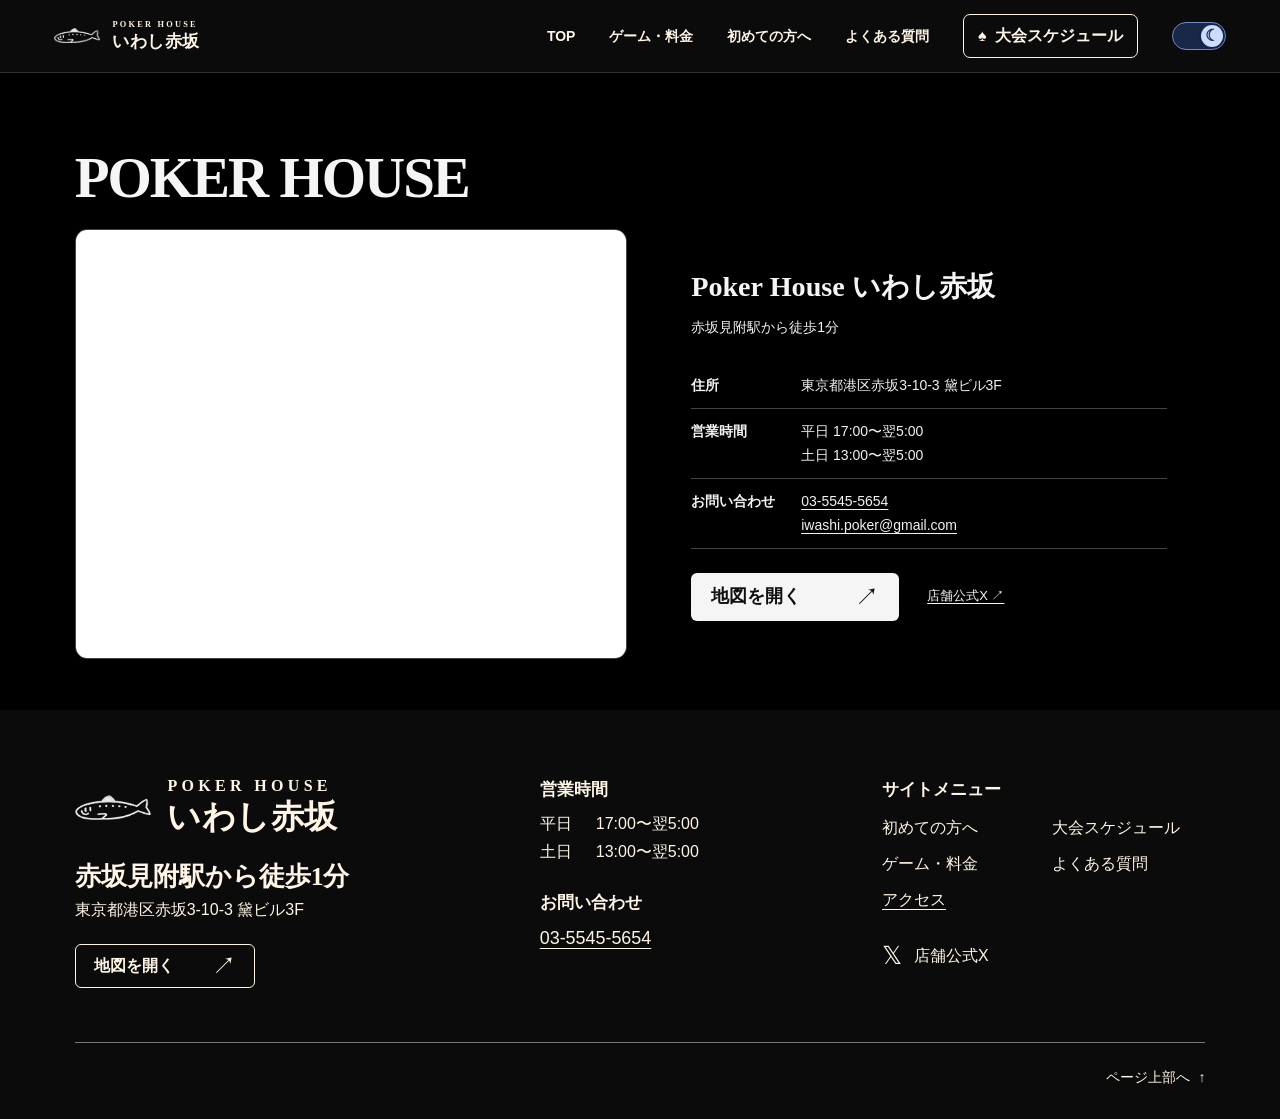
==== commit 68e5465b: "Default to dark display for first-time visitors" ====
--- a/access.html
+++ b/access.html
@@ -1,5 +1,5 @@
 <!doctype html>
-<html lang="ja">
+<html lang="ja" data-theme="dark">
 <head>
   <meta charset="utf-8">
   <meta name="viewport" content="width=device-width, initial-scale=1">
@@ -7,7 +7,7 @@
   <meta name="theme-color" content="#111b23">
   <title>店舗情報・アクセス｜Poker House いわし赤坂</title>
   <link rel="icon" href="assets/mark.png">
-  <script src="theme.js?v=theme-switch"></script>
+  <script src="theme.js?v=d85d42ac4a"></script>
   <link rel="stylesheet" href="style.css?v=1bad10ea63">
   <link rel="stylesheet" href="details.css?v=fdc7b3c18d">
 
